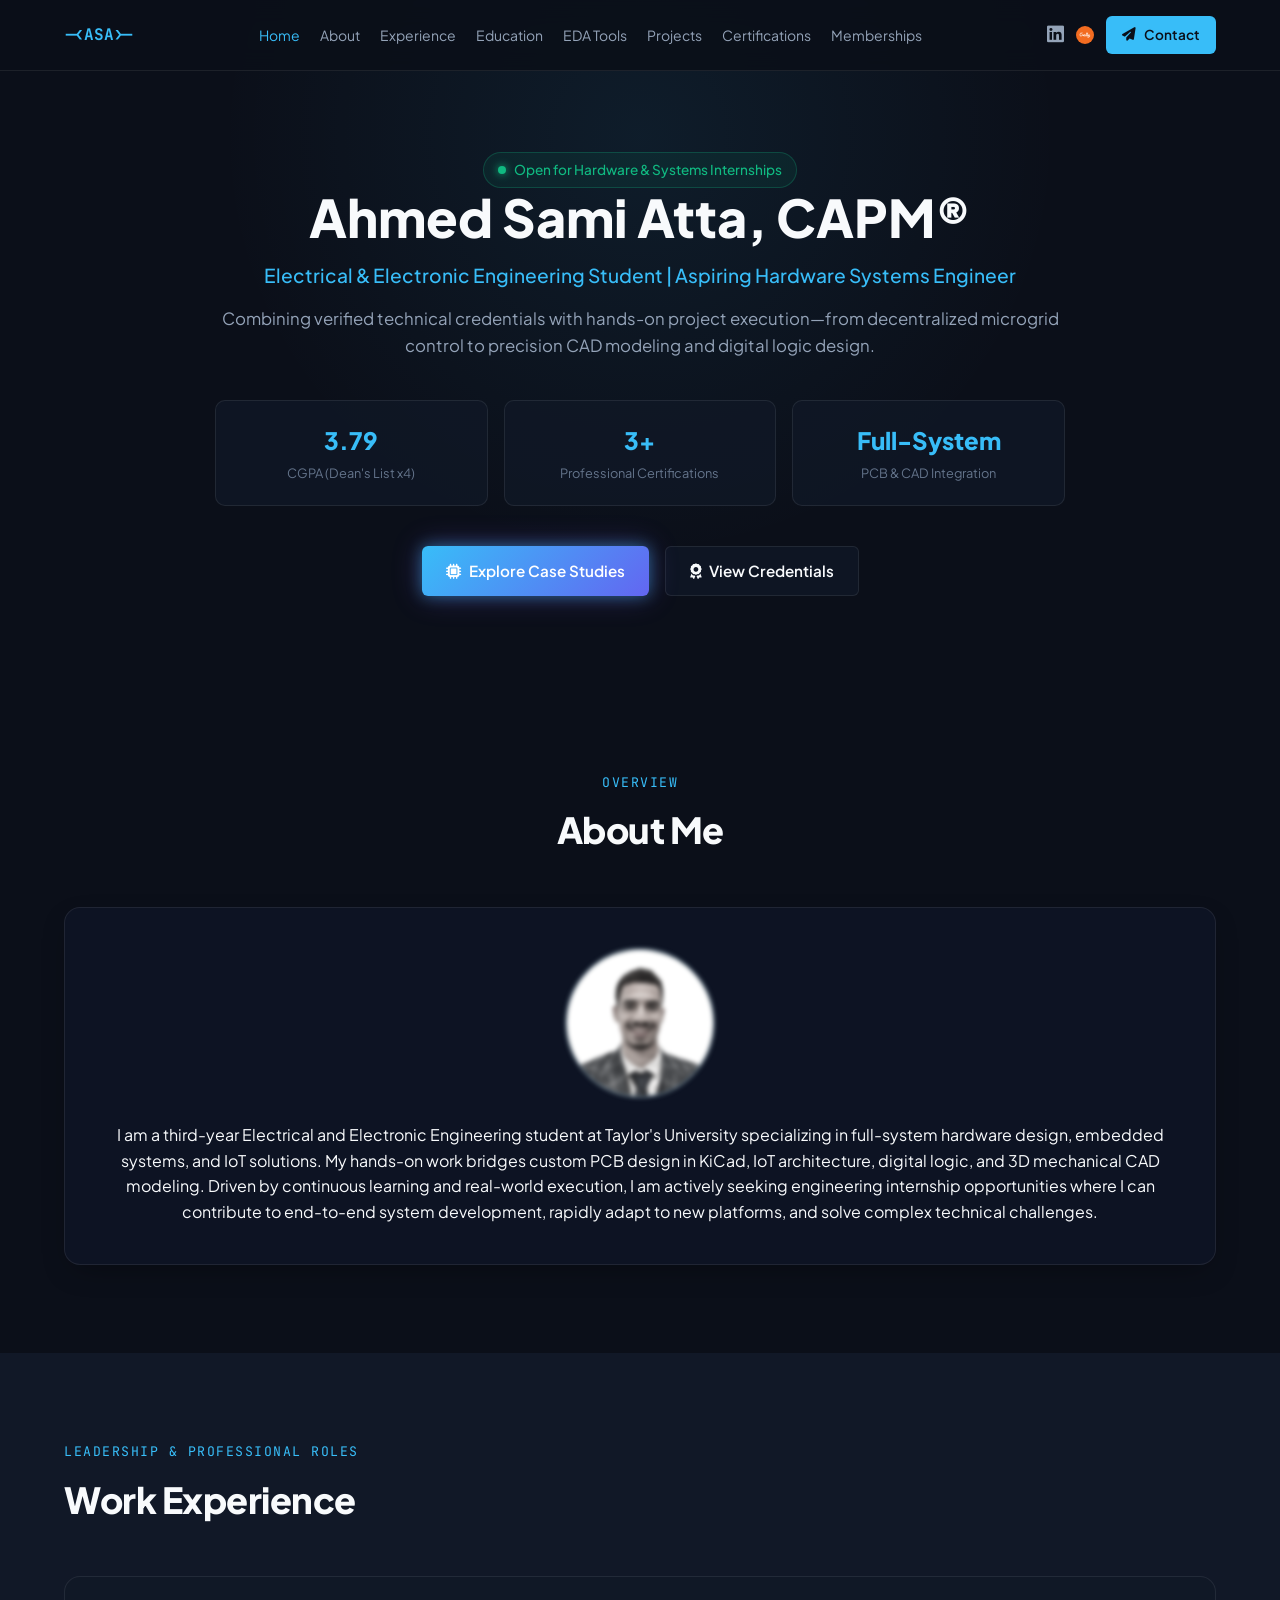
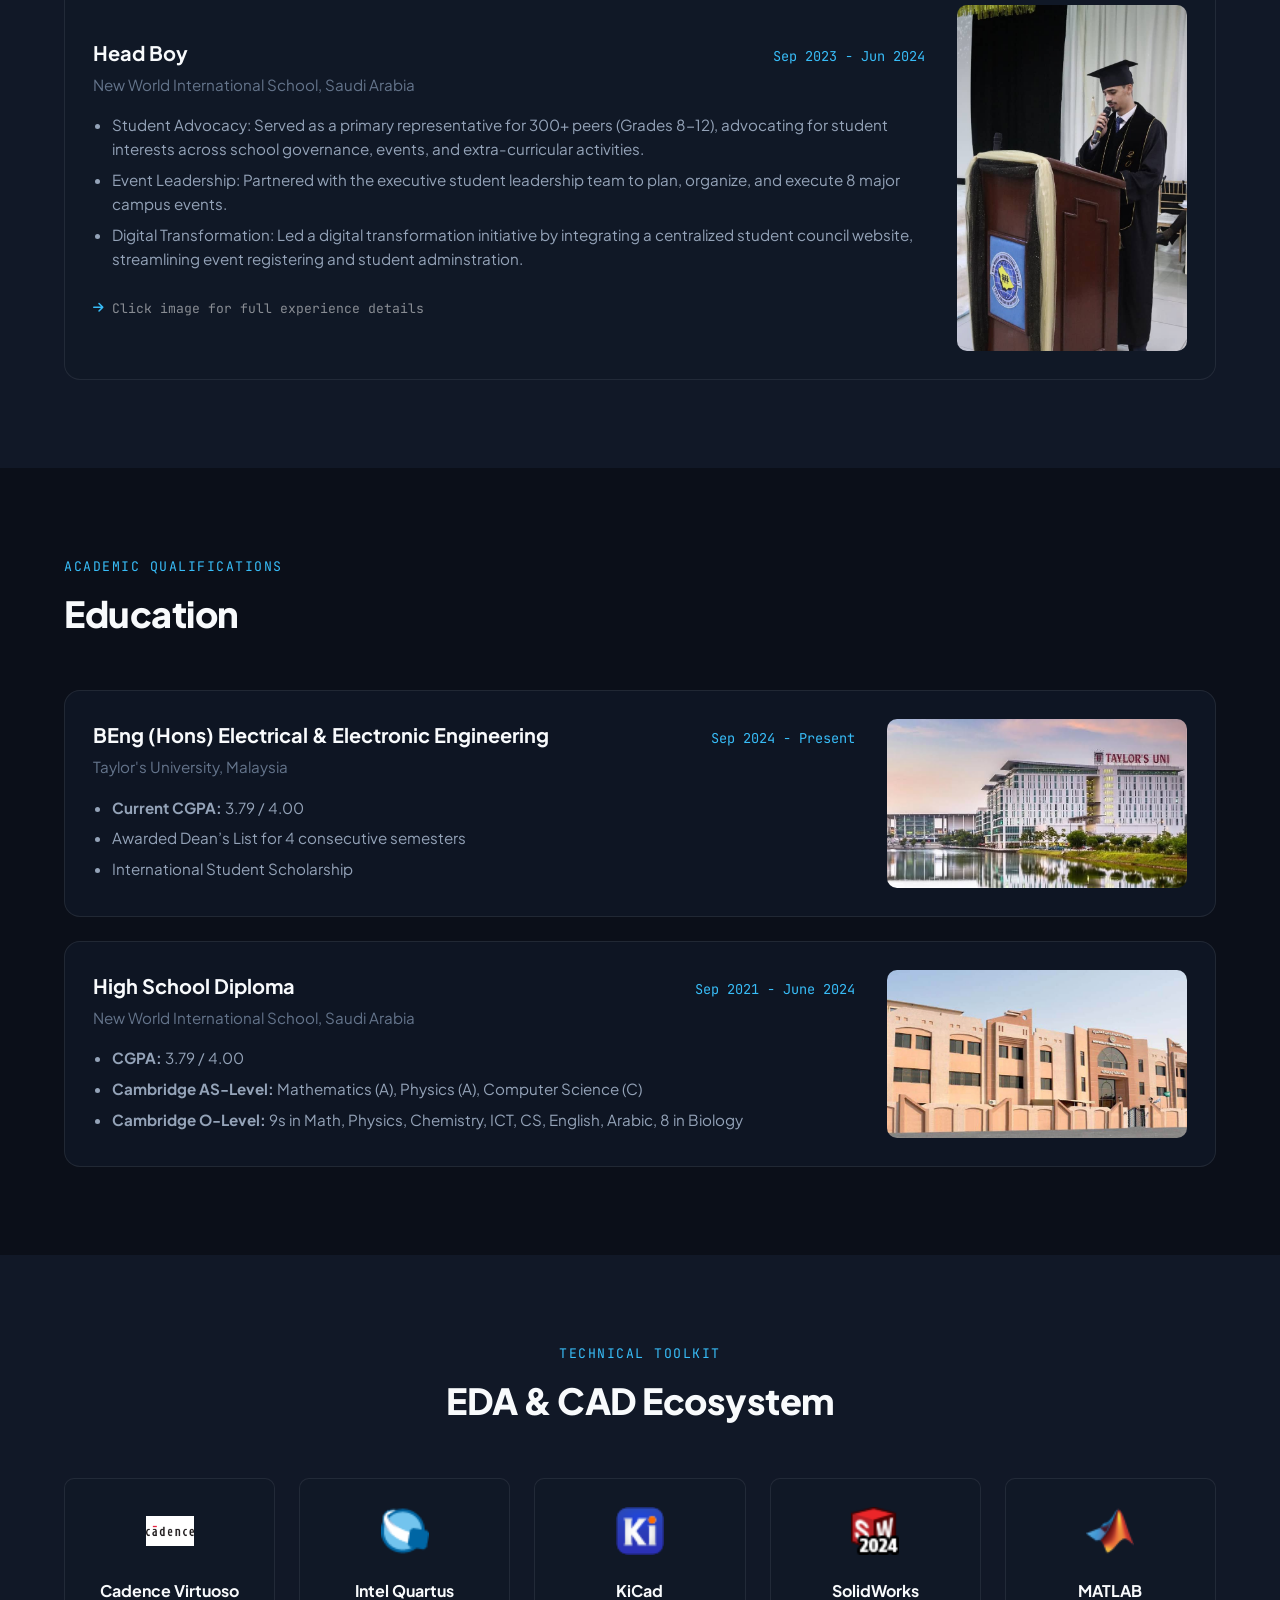
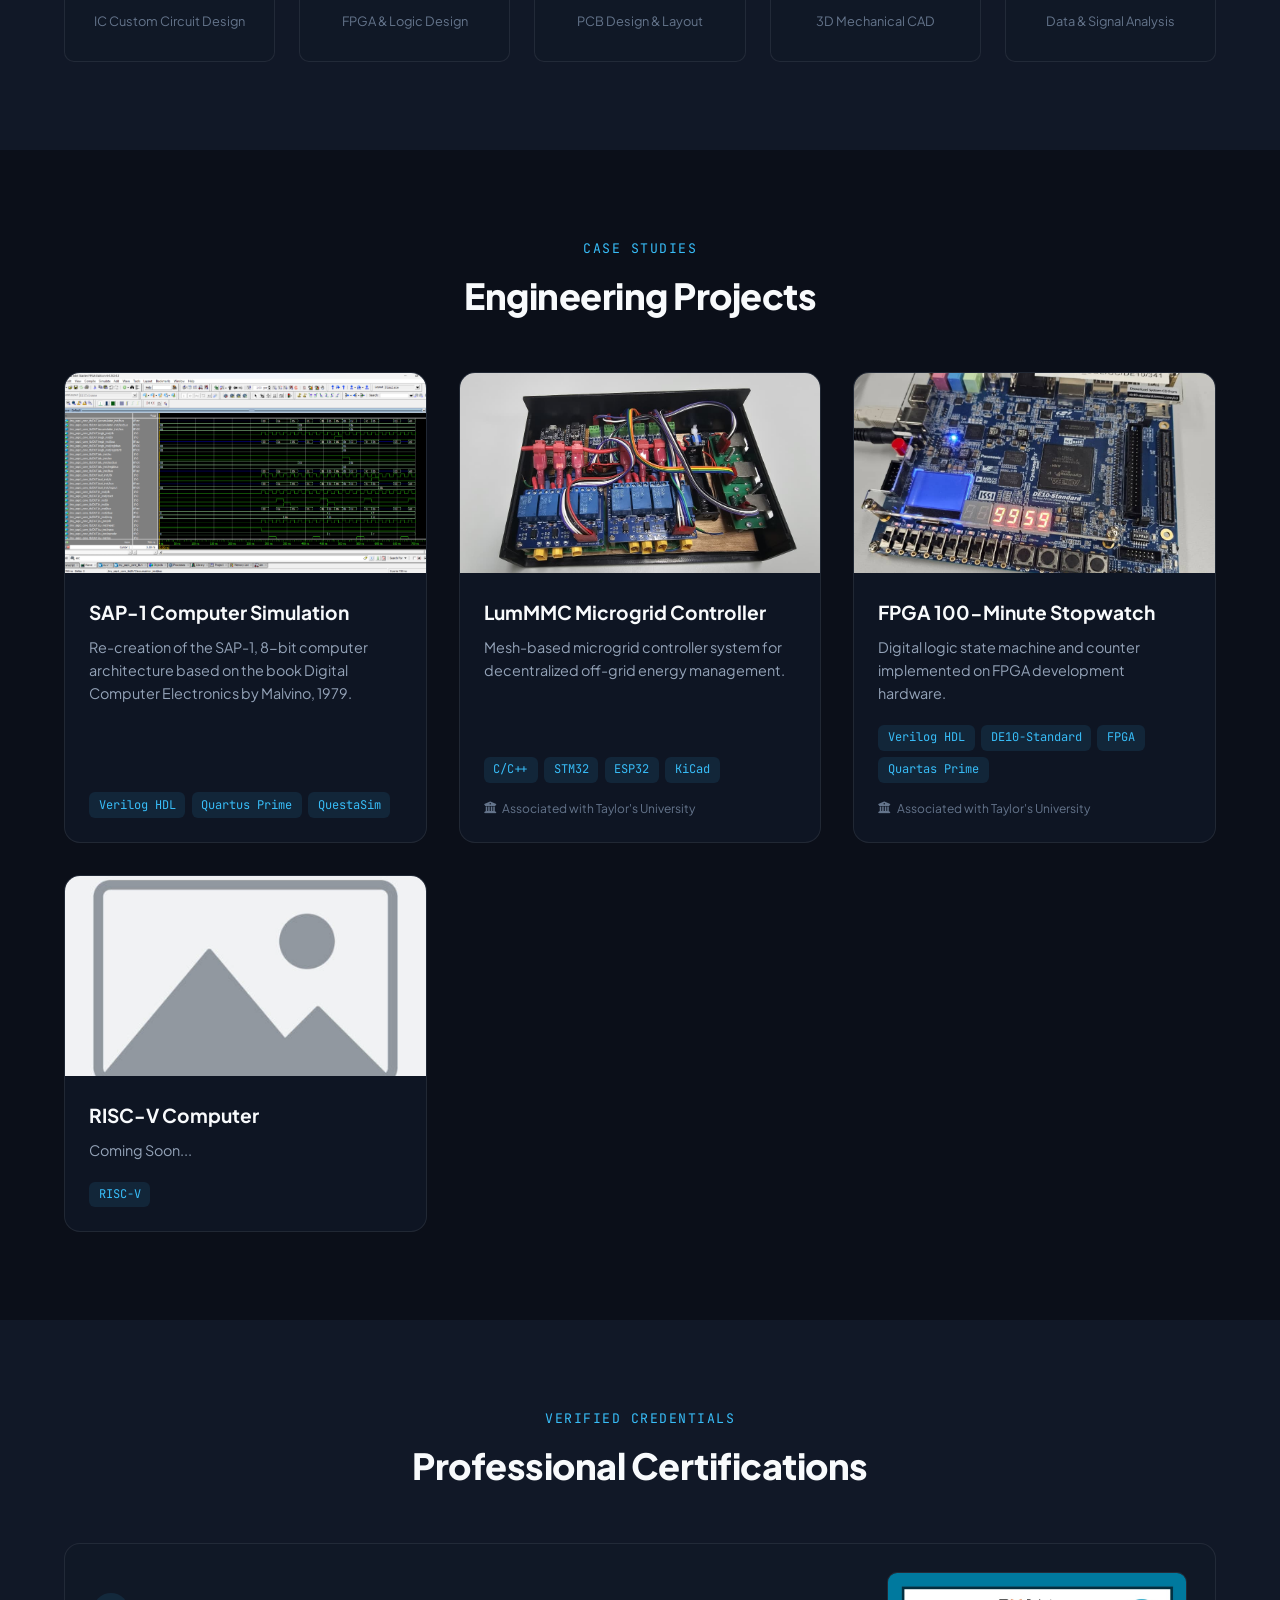
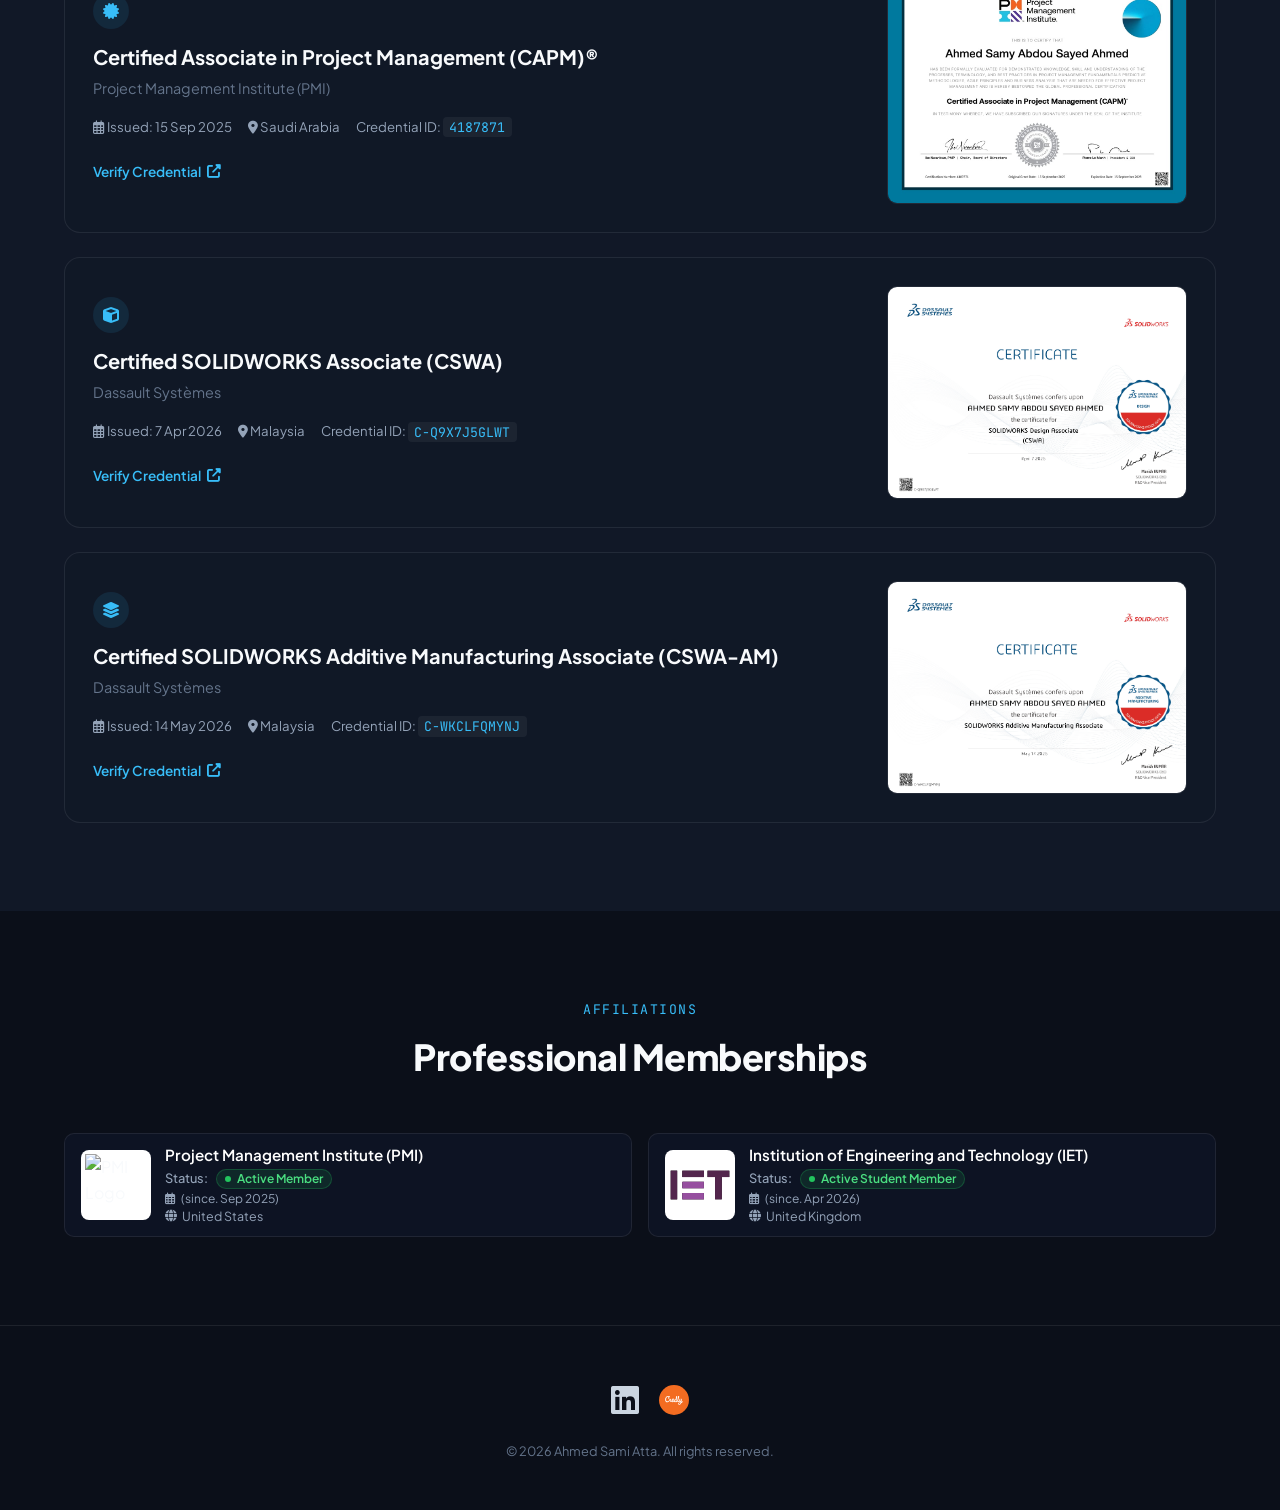
==== index.html @ 5d0e7d4b "chore: initial commit" ====
<!DOCTYPE html>
<html lang="en">
<head>
    <meta charset="UTF-8">
    <meta name="viewport" content="width=device-width, initial-scale=1.0">
    <title>Ahmed Sami Atta | Hardware Systems Engineer</title>
    
    <link rel="icon" type="image/png" href="images/pfp.jpeg">
    <link rel="stylesheet" href="style.css">
    <link rel="stylesheet" href="https://cdnjs.cloudflare.com/ajax/libs/font-awesome/6.4.0/css/all.min.css">
    <link rel="preconnect" href="https://fonts.googleapis.com">
    <link rel="preconnect" href="https://fonts.gstatic.com" crossorigin>
    <link href="https://fonts.googleapis.com/css2?family=Plus+Jakarta+Sans:wght@300;400;500;600;700;800&family=JetBrains+Mono:wght@400;500&display=swap" rel="stylesheet">
</head>
<body>

    <!-- Header Navigation -->
        <header class="header">
            <div class="nav-container">
                <a href="#home" class="brand-logo">
                    <span class="logo-code">-&lt;ASA&gt;-</span>
                </a>
                <nav class="nav-menu" id="nav-menu">
                    <a href="#home" class="nav-link active">Home</a>
                    <a href="#about" class="nav-link">About</a>
                    <a href="#experience" class="nav-link">Experience</a>
                    <a href="#education" class="nav-link">Education</a>
                    <a href="#skills" class="nav-link">EDA Tools</a>
                    <a href="#projects" class="nav-link">Projects</a>
                    <a href="#certifications" class="nav-link">Certifications</a>
                    <a href="#memberships" class="nav-link">Memberships</a>
                </nav>
                <div class="nav-actions">
                    <!-- LinkedIn Icon -->
                    <a href="https://www.linkedin.com/in/ahmed-sami-atta/" target="_blank" rel="noopener noreferrer" class="social-icon-link" aria-label="LinkedIn">
                        <i class="fab fa-linkedin"></i>
                    </a>

                    <a href="https://www.credly.com/users/ahmed_sami_atta/badges/credly" target="_blank" rel="noopener noreferrer" class="social-icon-link" aria-label="Credly">
                        <img src="images/credly.svg" alt="Credly" class="icon-img" />
                    </a>

                    <a href="#" class="btn btn-primary btn-sm"><i class="fas fa-paper-plane"></i> Contact</a>

                    <button class="menu-toggle" id="menu-toggle" aria-label="Toggle Menu"><i class="fas fa-bars"></i></button>
                </div>
            </div>
        </header>

    <!-- Hero Section -->
    <section id="home" class="hero-section">
        <div class="hero-container">
            <div class="status-badge">
                <span class="status-dot"></span>
                <span>Open for Hardware & Systems Internships</span>
            </div>
            <h1 class="hero-title">
                Ahmed Sami Atta, 
                <span class="badge-capm cert-preview-trigger" data-img="images/capm-certification.jpeg">CAPM®</span>
            </h1>
            <p class="hero-subtitle">Electrical & Electronic Engineering Student | Aspiring Hardware Systems Engineer</p>
            <p class="hero-description">
                Combining verified technical credentials with hands-on project execution—from decentralized microgrid control to precision CAD modeling and digital logic design.
            </p>
            
            <div class="hero-stats-grid">
                <div class="stat-card">
                    <span class="stat-num">3.79</span>
                    <span class="stat-label">CGPA (Dean's List x4)</span>
                </div>
                <div class="stat-card">
                    <span class="stat-num">3+</span>
                    <span class="stat-label">Professional Certifications</span>
                </div>
                <div class="stat-card">
                    <span class="stat-num">Full-System</span>
                    <span class="stat-label">PCB & CAD Integration</span>
                </div>
            </div>

            <div class="hero-cta-group">
                <a href="#projects" class="btn btn-accent"><i class="fas fa-microchip"></i> Explore Case Studies</a>
                <a href="#certifications" class="btn btn-outline"><i class="fas fa-award"></i> View Credentials</a>
            </div>
        </div>
    </section>

    <!-- About Section -->
    <section id="about" class="section-padding">
        <div class="container">
            <div class="section-header">
                <span class="section-tag">Overview</span>
                <h2 class="section-title">About Me</h2>
            </div>
            <div class="about-card">
                <div class="about-pfp-container scroll-reveal-pfp">
                    <div class="pfp-ring-glow"></div>
                    <img src="images/pfp.jpeg" alt="Profile Picture" class="about-pfp-img">
                </div>
                <p>
                    I am a third-year Electrical and Electronic Engineering student at Taylor's University specializing in full-system hardware design, embedded systems, and IoT solutions. My hands-on work bridges custom PCB design in KiCad, IoT architecture, digital logic, and 3D mechanical CAD modeling. Driven by continuous learning and real-world execution, I am actively seeking engineering internship opportunities where I can contribute to end-to-end system development, rapidly adapt to new platforms, and solve complex technical challenges.
                </p>
            </div>
        </div>
    </section>

    <!-- Work Experience Section -->
    <section id="experience" class="section-padding bg-alt">
        <div class="container">
            <div class="section-header text-left">
                <span class="section-tag">Leadership & Professional Roles</span>
                <h2 class="section-title">Work Experience</h2>
            </div>
            <div class="timeline-container">
                <div class="timeline-card wide">
                    <div class="timeline-content-wrapper">
                        <div class="timeline-main">
                            <div class="timeline-header">
                                <h3>Head Boy</h3>
                                <span class="timeline-date">Sep 2023 - Jun 2024</span>
                            </div>
                            <p class="timeline-institution">New World International School, Saudi Arabia</p>
                            <ul class="styled-list">
                                <li>Student Advocacy: Served as a primary representative for 300+ peers (Grades 8-12), advocating for student interests across school governance, events, and extra-curricular activities.</li>
                                <li>Event Leadership: Partnered with the executive student leadership team to plan, organize, and execute 8 major campus events.</li>
                                <li>Digital Transformation: Led a digital transformation initiative by integrating a centralized student council website, streamlining event registering and student adminstration.</li>
                            </ul>

                            <!-- Clickable Experience Hint -->
                            <a href="experiences/headboy.html" class="timeline-hint">
                                <i class="fas fa-arrow-right"></i>
                                <span>Click image for full experience details</span>
                            </a>
                        </div>

                        <!-- Thumbnail link to headboy.html -->
                        <a href="experiences/headboy.html" class="timeline-thumb">
                            <img src="images/headboy.jpeg" alt="Head Boy Experience">
                            <div class="timeline-thumb-overlay">
                                <span class="overlay-btn"><i class="fas fa-external-link-alt"></i> View Experience</span>
                            </div>
                        </a>
                    </div>
                </div>
            </div>
        </div>
    </section>

    <!-- Education Section -->
    <section id="education" class="section-padding">
        <div class="container">
            <div class="section-header text-left">
                <span class="section-tag">Academic Qualifications</span>
                <h2 class="section-title">Education</h2>
            </div>
            <div class="timeline-container">
                
                <div class="timeline-card wide">
                    <div class="timeline-content-wrapper">
                        <div class="timeline-main">
                            <div class="timeline-header">
                                <h3>BEng (Hons) Electrical & Electronic Engineering</h3>
                                <span class="timeline-date">Sep 2024 - Present</span>
                            </div>
                            <p class="timeline-institution">Taylor's University, Malaysia</p>
                            <ul class="styled-list">
                                <li><strong>Current CGPA:</strong> 3.79 / 4.00</li>
                                <li>Awarded Dean’s List for 4 consecutive semesters</li>
                                <li>International Student Scholarship</li>
                            </ul>
                        </div>
                        <div class="timeline-thumb edu-thumb">
                            <a href="https://university.taylors.edu.my/en.html" target="_blank" rel="noopener">
                                <img src="images/taylors.jpg" alt="Taylor's University">
                            </a>
                        </div>
                    </div>
                </div>

                <div class="timeline-card wide">
                    <div class="timeline-content-wrapper">
                        <div class="timeline-main">
                            <div class="timeline-header">
                                <h3>High School Diploma</h3>
                                <span class="timeline-date">Sep 2021 - June 2024</span>
                            </div>
                            <p class="timeline-institution">New World International School, Saudi Arabia</p>
                            <ul class="styled-list">
                                <li><strong>CGPA:</strong> 3.79 / 4.00</li>
                                <li><strong>Cambridge AS-Level:</strong> Mathematics (A), Physics (A), Computer Science (C)</li>
                                <li><strong>Cambridge O-Level:</strong> 9s in Math, Physics, Chemistry, ICT, CS, English, Arabic, 8 in Biology</li>
                            </ul>
                        </div>
                        <div class="timeline-thumb edu-thumb">
                            <a href="https://www.newworldschool.com.sa/" target="_blank" rel="noopener">
                                <img src="images/nwis.jpg" alt="NWIS">
                            </a>
                        </div>
                    </div>
                </div>

            </div>
        </div>
    </section>

    <!-- EDA & Tool Stack Section -->
    <section id="skills" class="section-padding bg-alt">
        <div class="container">
            <div class="section-header">
                <span class="section-tag">Technical Toolkit</span>
                <h2 class="section-title">EDA & CAD Ecosystem</h2>
            </div>
            
            <div class="tools-grid">
                <div class="tool-card">
                    <img src="images/cadence.png" alt="Cadence" class="tool-img">
                    <h4>Cadence Virtuoso</h4>
                    <span class="tool-desc">IC Custom Circuit Design</span>
                </div>
                <div class="tool-card">
                    <img src="images/quartus.png" alt="Quartus" class="tool-img">
                    <h4>Intel Quartus</h4>
                    <span class="tool-desc">FPGA & Logic Design</span>
                </div>
                <div class="tool-card">
                    <img src="images/kicad.png" alt="KiCad" class="tool-img">
                    <h4>KiCad</h4>
                    <span class="tool-desc">PCB Design & Layout</span>
                </div>
                <div class="tool-card">
                    <img src="images/solidworks.png" alt="SolidWorks" class="tool-img">
                    <h4>SolidWorks</h4>
                    <span class="tool-desc">3D Mechanical CAD</span>
                </div>
                <div class="tool-card">
                    <img src="images/matlab.png" alt="MATLAB" class="tool-img">
                    <h4>MATLAB</h4>
                    <span class="tool-desc">Data & Signal Analysis</span>
                </div>
            </div>
        </div>
    </section>

    <!-- Projects Section -->
    <section id="projects" class="section-padding">
        <div class="container">
            <div class="section-header">
                <span class="section-tag">Case Studies</span>
                <h2 class="section-title">Engineering Projects</h2>
            </div>

            <div class="grid grid-2">
                
                <!-- Project 1 -->
                <div class="project-card">
                    <a href="projects/sap-1.html" class="project-banner-link">
                        <div class="project-media">
                            <img src="images/sap-1.png" alt="SAP-1 Computer">
                            <div class="media-overlay"><span class="btn-popup-trigger"><i class="fas fa-expand"></i> Launch Case Study</span></div>
                        </div>
                    </a>
                    <div class="project-body">
                        <h3 class="project-title"><a href="projects/sap-1.html" class="project-title-link">SAP-1 Computer Simulation</a></h3>
                        <p class="project-summary">Re-creation of the SAP-1, 8-bit computer architecture based on the book Digital Computer Electronics by Malvino, 1979.</p>
                        <div class="tag-row">
                            <span class="tech-tag">Verilog HDL</span>
                            <span class="tech-tag">Quartus Prime</span>
                            <span class="tech-tag">QuestaSim</span>
                        </div>
                    </div>
                </div>

                <!-- Project 2 -->
                <div class="project-card">
                    <a href="projects/lummmc.html" class="project-banner-link">
                        <div class="project-media">
                            <img src="images/lummmc.jpeg" alt="LumMMC">
                            <div class="media-overlay"><span class="btn-popup-trigger"><i class="fas fa-expand"></i> Launch Case Study</span></div>
                        </div>
                    </a>
                    <div class="project-body">
                        <h3 class="project-title"><a href="projects/lummmc.html" class="project-title-link">LumMMC Microgrid Controller</a></h3>
                        <p class="project-summary">Mesh-based microgrid controller system for decentralized off-grid energy management.</p>
                        <div class="tag-row">
                            <span class="tech-tag">C/C++</span>
                            <span class="tech-tag">STM32</span>
                            <span class="tech-tag">ESP32</span>
                            <span class="tech-tag">KiCad</span>
                        </div>
                        <div class="assoc-badge"><i class="fas fa-university"></i> Associated with Taylor's University</div>
                    </div>
                </div>

                <!-- Project 3 -->
                <div class="project-card">
                    <a href="projects/counter-100-minute.html" class="project-banner-link">
                        <div class="project-media">
                            <img src="images/fpga1.jpeg" alt="Stopwatch Counter">
                            <div class="media-overlay"><span class="btn-popup-trigger"><i class="fas fa-expand"></i> Launch Case Study</span></div>
                        </div>
                    </a>
                    <div class="project-body">
                        <h3 class="project-title"><a href="projects/counter-100-minute.html" class="project-title-link">FPGA 100-Minute Stopwatch</a></h3>
                        <p class="project-summary">Digital logic state machine and counter implemented on FPGA development hardware.</p>
                        <div class="tag-row">
                            <span class="tech-tag">Verilog HDL</span>
                            <span class="tech-tag">DE10-Standard</span>
                            <span class="tech-tag">FPGA</span>
                            <span class="tech-tag">Quartas Prime</span>
                        </div>
                        <div class="assoc-badge"><i class="fas fa-university"></i> Associated with Taylor's University</div>
                    </div>
                </div>

                <!-- Project 4 -->
                <div class="project-card">
                    <a href="#" class="project-banner-link">
                        <div class="project-media">
                            <img src="images/placeholder.png" alt="RISC-V Computer">
                            <div class="media-overlay"><span class="btn-popup-trigger"><i class="fas fa-expand"></i> Launch Case Study</span></div>
                        </div>
                    </a>
                    <div class="project-body">
                        <h3 class="project-title"><a href="#" class="project-title-link">RISC-V Computer</a></h3>
                        <p class="project-summary">Coming Soon...</p>
                        <div class="tag-row">
                            <span class="tech-tag">RISC-V</span>
                        </div>
                    </div>
                </div>
            </div>
        </div>
    </section>

    <!-- Certifications Section -->
    <section id="certifications" class="section-padding bg-alt">
        <div class="container">
            <div class="section-header">
                <span class="section-tag">Verified Credentials</span>
                <h2 class="section-title">Professional Certifications</h2>
            </div>

            <div class="cert-grid">
                
                <!-- CAPM Card -->
                <div class="cert-display-card">
                    <div class="cert-details">
                        <div class="cert-badge-icon"><i class="fas fa-certificate"></i></div>
                        <h3>Certified Associate in Project Management (CAPM)®</h3>
                        <p class="cert-org">Project Management Institute (PMI)</p>
                        
                        <div class="cert-meta-list">
                            <span><i class="far fa-calendar-alt"></i> Issued: 15 Sep 2025</span>
                            <span><i class="fas fa-map-marker-alt"></i> Saudi Arabia</span>
                            <span>Credential ID: <code>4187871</code></span>
                        </div>

                        <a href="https://www.pmi.org/certifications/certification-resources/registry" target="_blank" rel="noopener" class="verify-btn">Verify Credential <i class="fas fa-external-link-alt"></i></a>
                    </div>
                    
                    <a href="images/capm-certification.jpeg" class="cert-preview-wrapper cert-popup-trigger" title="Click to view full certificate">
                        <img src="images/capm-certification.jpeg" alt="CAPM Certificate">
                        <div class="cert-hover-zoom"><i class="fas fa-search-plus"></i> View Full Document</div>
                    </a>
                </div>

                <!-- CSWA Card -->
                <div class="cert-display-card">
                    <div class="cert-details">
                        <div class="cert-badge-icon"><i class="fas fa-cube"></i></div>
                        <h3>Certified SOLIDWORKS Associate (CSWA)</h3>
                        <p class="cert-org">Dassault Systèmes</p>
                        
                        <div class="cert-meta-list">
                            <span><i class="far fa-calendar-alt"></i> Issued: 7 Apr 2026</span>
                            <span><i class="fas fa-map-marker-alt"></i> Malaysia</span>
                            <span>Credential ID: <code>C-Q9X7J5GLWT</code></span>
                        </div>

                        <a href="https://3dexperience.virtualtester.com/#certvalidate" target="_blank" rel="noopener" class="verify-btn">Verify Credential <i class="fas fa-external-link-alt"></i></a>
                    </div>
                    
                    <a href="images/cswa-certification.jpg" class="cert-preview-wrapper cert-popup-trigger" title="Click to view full certificate">
                        <img src="images/cswa-certification.jpg" alt="CSWA Certificate">
                        <div class="cert-hover-zoom"><i class="fas fa-search-plus"></i> View Full Document</div>
                    </a>
                </div>

                <!-- CSWA-AM Card -->
                <div class="cert-display-card">
                    <div class="cert-details">
                        <div class="cert-badge-icon"><i class="fas fa-layer-group"></i></div>
                        <h3>Certified SOLIDWORKS Additive Manufacturing Associate (CSWA-AM)</h3>
                        <p class="cert-org">Dassault Systèmes</p>
                        
                        <div class="cert-meta-list">
                            <span><i class="far fa-calendar-alt"></i> Issued: 14 May 2026</span>
                            <span><i class="fas fa-map-marker-alt"></i> Malaysia</span>
                            <span>Credential ID: <code>C-WKCLFQMYNJ</code></span>
                        </div>

                        <a href="https://3dexperience.virtualtester.com/#certvalidate" target="_blank" rel="noopener" class="verify-btn">Verify Credential <i class="fas fa-external-link-alt"></i></a>
                    </div>
                    
                    <a href="images/cswa-am-certification.jpg" class="cert-preview-wrapper cert-popup-trigger" title="Click to view full certificate">
                        <img src="images/cswa-am-certification.jpg" alt="CSWA-AM Certificate">
                        <div class="cert-hover-zoom"><i class="fas fa-search-plus"></i> View Full Document</div>
                    </a>
                </div>

            </div>
        </div>
    </section>

    <!-- Professional Memberships Section -->
    <section id="memberships" class="section-padding">
        <div class="container">
            <div class="section-header">
                <span class="section-tag">Affiliations</span>
                <h2 class="section-title">Professional Memberships</h2>
            </div>

            <div class="memberships-grid">
                
                <!-- PMI Membership -->
                <a href="https://www.pmi.org" target="_blank" rel="noopener noreferrer" class="membership-box">
                    <div class="membership-icon-wrapper">
                        <img src="images/pmi-seeklogo.svg" alt="PMI Logo">
                    </div>
                    <div class="membership-content">
                        <h3>Project Management Institute (PMI)</h3>
                        <div class="member-status-row">
                            <div class="status-badge-wrapper">
                                <span class="status-label">Status:</span>
                                <span class="status-badge active">
                                    <span class="status-bulb"></span> Active Member
                                </span>
                            </div>
                            <span class="since-date"><i class="far fa-calendar-alt"></i> (since. Sep 2025)</span>
                        </div>
                        <p class="member-loc"><i class="fas fa-globe"></i> United States</p>
                    </div>
                </a>

                <!-- IET Membership -->
                <a href="https://www.theiet.org" target="_blank" rel="noopener noreferrer" class="membership-box">
                    <div class="membership-icon-wrapper">
                        <img src="images/iet-logo.svg" alt="IET Logo">
                    </div>
                    <div class="membership-content">
                        <h3>Institution of Engineering and Technology (IET)</h3>
                        <div class="member-status-row">
                            <div class="status-badge-wrapper">
                                <span class="status-label">Status:</span>
                                <span class="status-badge active">
                                    <span class="status-bulb"></span> Active Student Member
                                </span>
                            </div>
                            <span class="since-date"><i class="far fa-calendar-alt"></i> (since. Apr 2026)</span>
                        </div>
                        <p class="member-loc"><i class="fas fa-globe"></i> United Kingdom</p>
                    </div>
                </a>

            </div>
        </div>
    </section>

    <!-- Footer -->
    <footer class="site-footer">
        <div class="container">
            <div class="footer-flex">
                <div class="footer-contacts">
                </div>
                <div class="footer-socials">
                    <a href="https://www.linkedin.com/in/ahmed-sami-atta/" target="_blank" aria-label="LinkedIn"><i class="fab fa-linkedin"></i></a>
                    <a href="https://www.credly.com/users/ahmed_sami_atta/badges/credly" target="_blank" rel="noopener noreferrer" class="social-icon-link" aria-label="Credly">
                        <img src="images/credly.svg" alt="Credly" class="icon-img-footer" />
                    </a>
                </div>
            </div>
            <p class="copyright">&copy; 2026 Ahmed Sami Atta. All rights reserved.</p>
        </div>
    </footer>

    <!-- Work Experience Modal -->
    <div id="experience-modal" class="experience-modal">
        <span class="experience-modal-close">&times;</span>
        <img class="experience-modal-content" id="experience-modal-img" alt="Experience Preview">
    </div>

    <!-- Case Study Dynamic Modal -->
    <div id="popup-modal" class="modal-overlay">
        <div class="modal-window">
            <button class="modal-close-btn" id="close-modal" aria-label="Close modal">&times;</button>
            <div id="modal-body" class="modal-body-container">
                <!-- Case study content dynamically inserted here -->
            </div>
        </div>
    </div>

    <!-- Certificate Image Preview Modal -->
    <div id="image-modal" class="modal-overlay">
        <div class="modal-window image-modal-window">
            <button class="modal-close-btn" id="close-image-modal" aria-label="Close image modal">&times;</button>
            <div class="image-preview-wrapper cert-fullscreen-card">
                <img id="modal-image-preview" src="" alt="Certificate View">
            </div>
        </div>
    </div>

    <script src="script.js"></script>
</body>
</html>
---- style.css ----
/* ==========================================================================
   Design System & Variables
   ========================================================================== */
:root {
    --bg-main: #0b0f19;
    --bg-alt: #111827;
    --card-bg: rgba(17, 24, 39, 0.75);
    --card-border: rgba(255, 255, 255, 0.08);
    
    --accent-cyan: #38bdf8;
    --accent-blue: #6366f1;
    --accent-emerald: #10b981;
    
    --text-primary: #f8fafc;
    --text-secondary: #94a3b8;
    --text-muted: #64748b;
    
    --font-sans: 'Plus Jakarta Sans', system-ui, -apple-system, sans-serif;
    --font-mono: 'JetBrains Mono', monospace;
    
    --radius-lg: 16px;
    --radius-md: 10px;
    --radius-sm: 6px;
    --transition: all 0.25s cubic-bezier(0.4, 0, 0.2, 1);
}

* {
    margin: 0;
    padding: 0;
    box-sizing: border-box;
    scroll-behavior: smooth;
}

body {
    background-color: var(--bg-main);
    color: var(--text-primary);
    font-family: var(--font-sans);
    line-height: 1.6;
    overflow-x: hidden;
}

a {
    color: inherit;
    text-decoration: none;
}

/* Structural Layout */
.container {
    max-width: 1200px;
    margin: 0 auto;
    padding: 0 1.5rem;
}

.section-padding {
    padding: 5.5rem 0;
}

.bg-alt {
    background-color: var(--bg-alt);
}

.grid {
    display: grid;
    gap: 2rem;
}

.grid-2 {
    grid-template-columns: repeat(auto-fit, minmax(320px, 1fr));
}

/* Headers */
.section-header {
    text-align: center;
    margin-bottom: 3rem;
}

.section-header.text-left {
    text-align: left;
}

.section-tag {
    font-family: var(--font-mono);
    font-size: 0.825rem;
    color: var(--accent-cyan);
    text-transform: uppercase;
    letter-spacing: 1.5px;
    display: block;
    margin-bottom: 0.5rem;
}

.section-title {
    font-size: 2.25rem;
    font-weight: 800;
    letter-spacing: -0.5px;
}

/* Navigation */
.header {
    position: fixed;
    top: 0;
    left: 0;
    width: 100%;
    z-index: 1000;
    background: rgba(11, 15, 25, 0.88);
    backdrop-filter: blur(12px);
    border-bottom: 1px solid var(--card-border);
}

.nav-container {
    max-width: 1200px;
    margin: 0 auto;
    padding: 1rem 1.5rem;
    display: flex;
    align-items: center;
    justify-content: space-between;
}

.brand-logo {
    display: flex;
    align-items: center;
    gap: 0.6rem;
    font-weight: 700;
}

.logo-code {
    font-family: var(--font-mono);
    color: var(--accent-cyan);
}

.nav-menu {
    display: flex;
    gap: 1.25rem;
}

.nav-link {
    font-size: 0.875rem;
    color: var(--text-secondary);
    transition: var(--transition);
}

.nav-link:hover, .nav-link.active {
    color: var(--accent-cyan);
}

.nav-actions {
    display: flex;
    align-items: center;
    gap: 12px;
}

.social-icon-link {
    color: #94a3b8;
    font-size: 1.2rem;
    display: inline-flex;
    align-items: center;
    justify-content: center;
    text-decoration: none;
    transition: color 0.2s ease, transform 0.2s ease;
}

.social-icon-link:hover {
    color: #38bdf8;
    transform: translateY(-2px);
}

.menu-toggle {
    display: none;
    background: none;
    border: none;
    color: var(--text-primary);
    font-size: 1.25rem;
    cursor: pointer;
}

/* Buttons */
.btn {
    display: inline-flex;
    align-items: center;
    gap: 0.5rem;
    padding: 0.75rem 1.5rem;
    border-radius: var(--radius-sm);
    font-weight: 600;
    font-size: 0.95rem;
    transition: var(--transition);
    cursor: pointer;
}

.btn-primary {
    background: var(--accent-cyan);
    color: var(--bg-main);
}

.btn-primary:hover {
    background: #7dd3fc;
}

.btn-accent {
    position: relative;
    background: linear-gradient(135deg, var(--accent-cyan), var(--accent-blue));
    color: #ffffff;
    box-shadow: 0 0 15px rgba(56, 189, 248, 0.45), 
                0 0 30px rgba(139, 92, 246, 0.3);
    animation: btnGlowPulse 1.5s infinite ease-in-out alternate;
    transition: var(--transition);
}

.btn-accent:hover {
    opacity: 0.9;
    box-shadow: 0 0 25px rgba(56, 189, 248, 0.75), 
                0 0 50px rgba(139, 92, 246, 0.6);
    transform: translateY(-2px);
}

@keyframes btnGlowPulse {
    0% {
        box-shadow: 0 0 10px rgba(56, 189, 248, 0.4), 
                    0 0 20px rgba(139, 92, 246, 0.25);
    }
    100% {
        box-shadow: 0 0 22px rgba(56, 189, 248, 0.7), 
                    0 0 40px rgba(139, 92, 246, 0.5);
    }
}

.btn-outline {
    border: 1px solid var(--card-border);
    background: var(--card-bg);
    color: var(--text-primary);
}

.btn-outline:hover {
    border-color: var(--accent-cyan);
}

.btn-sm {
    padding: 0.5rem 1rem;
    font-size: 0.85rem;
}

/* Hero Section */
.hero-section {
    padding: 9.5rem 1.5rem 5.5rem;
    text-align: center;
    background: radial-gradient(circle at 50% 20%, rgba(56, 189, 248, 0.08), transparent 50%);
}

.hero-container {
    max-width: 850px;
    margin: 0 auto;
}

.status-badge {
    display: inline-flex;
    align-items: center;
    gap: 8px;
    padding: 6px 14px;
    background: rgba(16, 185, 129, 0.08);
    border: 1px solid rgba(16, 185, 129, 0.25);
    border-radius: 20px;
    color: #10b981;
    font-size: 0.85rem;
    font-weight: 500;
}

.status-dot {
    width: 8px;
    height: 8px;
    background-color: #10b981;
    border-radius: 50%;
    display: inline-block;
    position: relative;
    box-shadow: 0 0 8px #10b981;
    animation: pulseBulb 2s infinite ease-in-out;
}

@keyframes pulseBulb {
    0%, 100% {
        box-shadow: 0 0 6px rgba(16, 185, 129, 0.8),
                    0 0 12px rgba(16, 185, 129, 0.5);
        transform: scale(1);
    }
    50% {
        box-shadow: 0 0 12px rgba(16, 185, 129, 1),
                    0 0 22px rgba(16, 185, 129, 0.8),
                    0 0 32px rgba(16, 185, 129, 0.4);
        transform: scale(1.2);
    }
}

.pulse-dot {
    width: 8px;
    height: 8px;
    background: var(--accent-emerald);
    border-radius: 50%;
    box-shadow: 0 0 8px var(--accent-emerald);
}

.hero-title {
    font-size: 3.25rem;
    font-weight: 800;
    line-height: 1.15;
    margin-bottom: 0.75rem;
}

.badge-capm {
    position: relative;
    display: inline-block;
    cursor: pointer;
}

.badge-capm::before,
.badge-capm::after {
    content: none !important; 
}

.hero-subtitle {
    font-size: 1.2rem;
    color: var(--accent-cyan);
    font-weight: 500;
    margin-bottom: 1rem;
}

.hero-description {
    color: var(--text-secondary);
    font-size: 1.05rem;
    margin-bottom: 2.5rem;
}

.hero-stats-grid {
    display: grid;
    grid-template-columns: repeat(3, 1fr);
    gap: 1rem;
    margin-bottom: 2.5rem;
}

.stat-card {
    background: var(--card-bg);
    border: 1px solid var(--card-border);
    padding: 1.25rem;
    border-radius: var(--radius-md);
}

.stat-num {
    display: block;
    font-size: 1.5rem;
    font-weight: 800;
    color: var(--accent-cyan);
}

.stat-label {
    font-size: 0.8rem;
    color: var(--text-muted);
}

.hero-cta-group {
    display: flex;
    justify-content: center;
    gap: 1rem;
}

/* About Section & Profile Card */
.about-card {
    background: rgba(15, 23, 42, 0.6);
    border: 1px solid rgba(255, 255, 255, 0.08);
    border-radius: 16px;
    padding: 2.5rem 2rem;
    display: flex;
    flex-direction: column;
    align-items: center;
    text-align: center;
    box-shadow: 0 10px 30px -10px rgba(0, 0, 0, 0.4);
}

.about-pfp-container {
    position: relative;
    display: flex;
    justify-content: center;
    align-items: center;
    margin: 0 auto 1.5rem auto;
    width: 150px;
    height: 150px;
    flex-shrink: 0;
    opacity: 0.25;
    transform: translateY(24px) scale(0.85);
    filter: grayscale(80%) blur(2px);
    transition: opacity 0.8s cubic-bezier(0.16, 1, 0.3, 1),
                transform 0.8s cubic-bezier(0.16, 1, 0.3, 1),
                filter 0.8s cubic-bezier(0.16, 1, 0.3, 1);
}

.about-pfp-container.is-visible {
    opacity: 1;
    transform: translateY(0) scale(1);
    filter: grayscale(0%) blur(0px);
}

.about-pfp-img {
    width: 100%;
    height: 100%;
    border-radius: 50%;
    object-fit: cover;
    object-position: center;
    border: 2px solid rgba(56, 189, 248, 0.6);
    position: relative;
    z-index: 2;
    transition: border-color 0.3s ease, box-shadow 0.3s ease;
}

.pfp-ring-glow {
    position: absolute;
    inset: -6px;
    border-radius: 50%;
    background: radial-gradient(circle, rgba(56, 189, 248, 0.35) 0%, rgba(15, 23, 42, 0) 75%);
    z-index: 1;
    opacity: 0;
    transition: opacity 0.8s ease;
}

.about-pfp-container.is-visible .pfp-ring-glow {
    opacity: 1;
    animation: pfpPulseGlow 4s ease-in-out infinite;
}

.about-pfp-container:hover .about-pfp-img {
    border-color: #38bdf8;
    box-shadow: 0 0 25px rgba(56, 189, 248, 0.5);
}

@keyframes pfpPulseGlow {
    0%, 100% { 
        opacity: 0.4; 
        transform: scale(1); 
    }
    50% { 
        opacity: 0.8; 
        transform: scale(1.05); 
    }
}

/* Timeline Cards */
.timeline-container {
    display: flex;
    flex-direction: column;
    gap: 1.5rem;
}

.timeline-card.wide {
    background: var(--card-bg);
    border: 1px solid var(--card-border);
    padding: 1.75rem;
    border-radius: var(--radius-lg);
    transition: var(--transition);
}

.timeline-card.wide:hover {
    border-color: rgba(56, 189, 248, 0.35);
}

.timeline-content-wrapper {
    display: flex;
    gap: 2rem;
    align-items: center;
    justify-content: space-between;
}

.timeline-main {
    flex: 1;
}

.timeline-header {
    display: flex;
    justify-content: space-between;
    align-items: baseline;
    margin-bottom: 0.25rem;
    flex-wrap: wrap;
    gap: 0.5rem;
}

.timeline-header h3 {
    font-size: 1.25rem;
    color: var(--text-primary);
}

.timeline-date {
    font-family: var(--font-mono);
    font-size: 0.85rem;
    color: var(--accent-cyan);
}

.timeline-institution {
    font-size: 0.95rem;
    color: var(--text-muted);
    margin-bottom: 1rem;
}

.timeline-hint {
    display: inline-flex;
    align-items: center;
    gap: 8px;
    margin-top: 1.25rem;
    font-size: 0.82rem;
    color: rgba(255, 255, 255, 0.5);
    font-family: var(--font-mono, monospace);
    transition: color 0.3s ease, transform 0.3s ease;
    cursor: pointer;
}

.timeline-hint i {
    color: #38bdf8;
    font-size: 0.75rem;
    transition: transform 0.3s ease;
}

.timeline-card:hover .timeline-hint {
    color: #38bdf8;
}

.timeline-card:hover .timeline-hint i {
    transform: translateX(4px);
}

.styled-list {
    padding-left: 1.2rem;
    color: var(--text-secondary);
    font-size: 0.95rem;
}

.styled-list li {
    margin-bottom: 0.4rem;
}

.timeline-thumb {
    position: relative;
    width: 230px;
    height: auto;
    align-self: flex-start;
    flex-shrink: 0;
    border-radius: 10px;
    overflow: hidden;
    cursor: pointer;
}

.timeline-thumb img {
    width: 100%;
    height: auto;
    display: block;
    transition: transform 0.3s ease;
}

.timeline-thumb.edu-thumb {
    width: 300px;
    height: auto;
}

.timeline-thumb.edu-thumb img {
    object-position: center top; 
}

.timeline-thumb-overlay {
    position: absolute;
    inset: 0;
    background: rgba(15, 23, 42, 0.65);
    display: flex;
    align-items: center;
    justify-content: center;
    opacity: 0;
    transition: opacity 0.3s ease;
    padding: 12px;
}

.timeline-thumb-overlay .overlay-btn {
    display: inline-flex;
    align-items: center;
    gap: 8px;
    padding: 8px 16px;
    background: rgba(15, 23, 42, 0.85);
    border: 1px solid rgba(255, 255, 255, 0.2);
    border-radius: 20px;
    color: #ffffff;
    font-size: 0.8rem;
    font-weight: 500;
    backdrop-filter: blur(4px);
    transition: transform 0.2s ease, border-color 0.2s ease;
}

.timeline-thumb:hover .timeline-thumb-overlay {
    opacity: 1;
}

.timeline-thumb:hover img {
    transform: scale(1.05);
}

.timeline-thumb:hover .overlay-btn {
    border-color: #38bdf8;
    transform: scale(1.03);
}

/* Tools Grid */
.tools-grid {
    display: grid;
    grid-template-columns: repeat(auto-fit, minmax(180px, 1fr));
    gap: 1.5rem;
}

.tool-card {
    background: var(--card-bg);
    border: 1px solid var(--card-border);
    padding: 1.75rem 1rem;
    border-radius: var(--radius-md);
    text-align: center;
    transition: var(--transition);
}

.tool-card:hover {
    transform: translateY(-4px);
    border-color: var(--accent-cyan);
}

.tool-img {
    width: 48px;
    height: 48px;
    object-fit: contain;
    margin-bottom: 1rem;
}

.tool-card h4 {
    font-size: 1rem;
    margin-bottom: 0.25rem;
}

.tool-desc {
    font-size: 0.8rem;
    color: var(--text-muted);
}

/* Projects Cards */
.project-card {
    background: var(--card-bg);
    border: 1px solid var(--card-border);
    border-radius: var(--radius-lg);
    overflow: hidden;
    display: flex;
    flex-direction: column;
    transition: var(--transition);
}

.project-card:hover {
    transform: translateY(-4px);
    border-color: rgba(56, 189, 248, 0.4);
}

.project-media {
    position: relative;
    width: 100%;
    height: 200px;
    overflow: hidden;
}

.project-media img {
    width: 100%;
    height: 100%;
    object-fit: cover;
    transition: transform 0.4s ease;
}

.media-overlay {
    position: absolute;
    inset: 0;
    background: rgba(11, 15, 25, 0.75);
    display: flex;
    align-items: center;
    justify-content: center;
    opacity: 0;
    transition: var(--transition);
}

.project-card:hover .media-overlay {
    opacity: 1;
}

.project-card:hover .project-media img {
    transform: scale(1.05);
}

.btn-popup-trigger {
    color: #ffffff;
    font-size: 0.85rem;
    font-weight: 600;
    border: 1px solid rgba(255, 255, 255, 0.3);
    padding: 0.5rem 1rem;
    border-radius: 20px;
    backdrop-filter: blur(4px);
}

.project-body {
    padding: 1.5rem;
    display: flex;
    flex-direction: column;
    flex: 1;
}

.project-title {
    font-size: 1.2rem;
    margin-bottom: 0.5rem;
}

.project-summary {
    font-size: 0.9rem;
    color: var(--text-secondary);
    margin-bottom: 1.25rem;
}

.tag-row {
    display: flex;
    flex-wrap: wrap;
    gap: 0.4rem;
    margin-top: auto;
}

.tech-tag {
    font-family: var(--font-mono);
    font-size: 0.75rem;
    background: rgba(56, 189, 248, 0.1);
    color: var(--accent-cyan);
    padding: 0.2rem 0.6rem;
    border-radius: var(--radius-sm);
}

.assoc-badge {
    margin-top: 1rem;
    font-size: 0.75rem;
    color: var(--text-muted);
    display: flex;
    align-items: center;
    gap: 0.4rem;
}

/* Certifications Layout */
.cert-grid {
    display: flex;
    flex-direction: column;
    gap: 1.5rem;
}

.cert-display-card {
    background: var(--card-bg);
    border: 1px solid var(--card-border);
    border-radius: var(--radius-lg);
    padding: 1.75rem;
    display: flex;
    gap: 2rem;
    align-items: center;
    transition: var(--transition);
}

.cert-display-card:hover {
    border-color: var(--accent-cyan);
}

.cert-details {
    flex: 1;
    min-width: 0;
}

.cert-badge-icon {
    width: 36px;
    height: 36px;
    background: rgba(56, 189, 248, 0.1);
    color: var(--accent-cyan);
    border-radius: 50%;
    display: flex;
    align-items: center;
    justify-content: center;
    margin-bottom: 0.75rem;
}

.cert-details h3 {
    font-size: 1.25rem;
    margin-bottom: 0.25rem;
}

.cert-org {
    color: var(--text-muted);
    font-size: 0.9rem;
    margin-bottom: 1rem;
}

.cert-meta-list {
    display: flex;
    flex-wrap: wrap;
    gap: 1rem;
    font-size: 0.825rem;
    color: var(--text-secondary);
    margin-bottom: 1.25rem;
}

.cert-meta-list code {
    font-family: var(--font-mono);
    color: var(--accent-cyan);
    background: rgba(255, 255, 255, 0.05);
    padding: 0.1rem 0.4rem;
    border-radius: 4px;
}

.cert-card {
    position: relative !important;
    overflow: hidden !important;
    background-color: #1e293b;
    border: 1px solid #334155;
    border-radius: 12px;
    padding: 24px;
}

.cert-card::before {
    content: '';
    display: block;
    position: absolute;
    top: 0;
    left: -150%;
    width: 100%;
    height: 100%;
    background: linear-gradient(
        90deg,
        transparent 0%,
        rgba(248, 114, 56, 0.4) 50%,
        transparent 100%
    );
    transform: skewX(-25deg);
    pointer-events: none;
    z-index: 2;
}

@keyframes lightSwipe {
    0% { left: -150%; }
    100% { left: 150%; }
}

.cert-card:hover::before {
    animation: lightSwipe 0.8s ease-in-out;
}

.verify-btn {
    font-size: 0.85rem;
    color: var(--accent-cyan);
    font-weight: 600;
    display: inline-flex;
    align-items: center;
    gap: 0.4rem;
}

.cert-preview-wrapper {
    position: relative;
    width: 300px;
    max-width: 100%;
    height: auto;
    flex-shrink: 0;
    border-radius: var(--radius-md);
    overflow: hidden;
    border: 1px solid var(--card-border);
}

.cert-preview-wrapper img {
    width: 100%;
    height: auto;
    display: block;
    object-fit: contain;
}

.cert-hover-zoom {
    position: absolute;
    inset: 0;
    background: rgba(11, 15, 25, 0.75);
    color: #ffffff;
    font-size: 0.8rem;
    display: flex;
    align-items: center;
    justify-content: center;
    gap: 0.4rem;
    opacity: 0;
    transition: var(--transition);
}

.cert-preview-wrapper:hover .cert-hover-zoom {
    opacity: 1;
}

/* Professional Memberships Layout */
.memberships-grid {
    display: grid;
    grid-template-columns: repeat(auto-fit, minmax(320px, 1fr));
    gap: 16px;
    margin-top: 16px;
}

.membership-box {
    display: flex;
    align-items: center;
    gap: 14px;
    background: rgba(15, 23, 42, 0.6);
    border: 1px solid rgba(255, 255, 255, 0.08);
    border-radius: 10px;
    padding: 12px 16px;
    transition: transform 0.2s ease, border-color 0.2s ease, box-shadow 0.2s ease;
}

.membership-box:hover {
    border-color: rgba(56, 189, 248, 0.3);
    transform: translateY(-2px);
    box-shadow: 0 4px 12px rgba(0, 0, 0, 0.2);
}

.membership-icon-wrapper {
    width: 70px;
    height: 70px;
    background-color: #ffffff;
    border-radius: 8px;
    display: flex;
    align-items: center;
    justify-content: center;
    flex-shrink: 0;
    padding: 4px;
}

.membership-icon-wrapper img {
    width: 100%;
    height: 100%;
    object-fit: contain;
}

.membership-content {
    display: flex;
    flex-direction: column;
    justify-content: flex-start;
    gap: 4px;
}

.membership-content h3,
.membership-content .member-status-row,
.membership-content p,
.membership-content .member-loc {
    margin: 0 !important;
    padding: 0 !important;
    line-height: 1.2;
}

.membership-content h3 {
    color: #ffffff;
    font-size: 0.95rem;
    font-weight: 600;
}

.member-status-row {
    display: flex;
    flex-direction: column;
    align-items: flex-start;
    gap: 4px;
    margin: 0 !important;
    padding: 0 !important;
}

.status-badge.active {
    display: inline-flex;
    align-items: center;
    gap: 6px;
    background: rgba(34, 197, 94, 0.12);
    border: 1px solid rgba(34, 197, 94, 0.25);
    color: #4ade80;
    font-size: 0.75rem;
    font-weight: 600;
    padding: 2px 8px;
    border-radius: 12px;
    margin: 0 !important;
}

.status-badge-wrapper {
    display: flex;
    align-items: center;
    gap: 8px;
}

.status-label {
    color: #94a3b8;
    font-size: 0.8rem;
    font-weight: 500;
}

.since-date {
    color: #94a3b8;
    font-size: 0.75rem;
    line-height: 1;
    white-space: nowrap;
    display: flex;
    align-items: center;
    gap: 5px;
    margin: 0 !important;
    padding: 0 !important;
}

.since-date i {
    font-size: 0.75rem;
}

.status-bulb {
    width: 6px;
    height: 6px;
    background-color: #22c55e;
    border-radius: 50%;
    display: inline-block;
    animation: bulbBlink 1s infinite ease-in-out;
}

@keyframes bulbBlink {
    0%, 100% {
        opacity: 1;
        transform: scale(1);
        box-shadow: 0 0 6px #22c55e;
    }
    50% {
        opacity: 0.35;
        transform: scale(0.85);
        box-shadow: 0 0 2px #22c55e;
    }
}

.member-loc {
    color: #94a3b8;
    font-size: 0.78rem;
    display: flex;
    align-items: center;
    gap: 5px;
}

.member-loc i {
    font-size: 0.75rem;
}

/* Footer */
.site-footer {
    border-top: 1px solid var(--card-border);
    padding: 3rem 0;
    font-size: 0.9rem;
    color: var(--text-muted);
}

.footer-flex {
    display: flex;
    justify-content: center;
    gap: 1.25rem;
    margin-bottom: 1rem;
}

.footer-flex a {
    color: #cbd5e1;
    font-size: 2rem;
    transition: transform 0.2s ease, color 0.2s ease;
}

.footer-contacts a:hover, .footer-socials a:hover {
    color: var(--accent-cyan);
}

.dot-sep {
    margin: 0 0.5rem;
}

.footer-socials {
    display: flex;
    gap: 1.25rem;
    font-size: 1.2rem;
}

.copyright {
    text-align: center;
    font-size: 0.8rem;
}

/* Modals Infrastructure */
.modal-overlay {
    position: fixed;
    inset: 0;
    background: rgba(3, 7, 18, 0.88);
    backdrop-filter: blur(8px);
    z-index: 2000;
    display: flex;
    align-items: center;
    justify-content: center;
    opacity: 0;
    visibility: hidden;
    transition: opacity 0.3s ease, visibility 0.3s ease;
}

.modal-overlay.active {
    opacity: 1;
    visibility: visible;
}

.modal-window {
    background: var(--bg-alt);
    border: 1px solid var(--card-border);
    width: 92%;
    max-width: 1050px;
    max-height: 88vh;
    border-radius: var(--radius-lg);
    position: relative;
    padding: 2.5rem;
    overflow-y: auto;
    transform: scale(0.95);
    transition: transform 0.3s ease;
}

.modal-overlay.active .modal-window {
    transform: scale(1);
}

.modal-close-btn {
    position: absolute;
    top: 1.25rem;
    right: 1.5rem;
    background: rgba(255, 255, 255, 0.05);
    border: 1px solid var(--card-border);
    border-radius: 50%;
    width: 36px;
    height: 36px;
    color: var(--text-muted);
    font-size: 1.25rem;
    display: flex;
    align-items: center;
    justify-content: center;
    cursor: pointer;
    transition: var(--transition);
}

.modal-close-btn:hover {
    color: var(--text-primary);
    border-color: var(--accent-cyan);
}

/* Work Experience Modal Container */
.experience-modal {
    display: none;
    position: fixed;
    z-index: 10000;
    top: 0;
    left: 0;
    width: 100%;
    height: 100%;
    background-color: rgba(11, 15, 25, 0.88);
    backdrop-filter: blur(10px);
    justify-content: center;
    align-items: center;
    opacity: 0;
    transition: opacity 0.3s ease;
}

.experience-modal.active {
    display: flex;
    opacity: 1;
}

.experience-modal-content {
    max-width: 90%;
    max-height: 85vh;
    border-radius: 12px;
    border: 1px solid rgba(255, 255, 255, 0.15);
    box-shadow: 0 20px 50px rgba(0, 0, 0, 0.7);
    object-fit: contain;
    transform: scale(0.95);
    transition: transform 0.3s ease;
}

.experience-modal.active .experience-modal-content {
    transform: scale(1);
}

.experience-modal-close {
    position: absolute;
    top: 24px;
    right: 32px;
    color: #94a3b8;
    font-size: 36px;
    font-weight: 300;
    line-height: 1;
    cursor: pointer;
    transition: color 0.2s ease, transform 0.2s ease;
}

.experience-modal-close:hover {
    color: #38bdf8;
    transform: scale(1.1);
}

.image-modal-window {
    max-width: 90vw;
    max-height: 90vh;
    padding: 1.5rem;
    display: flex;
    align-items: center;
    justify-content: center;
    background: rgba(17, 24, 39, 0.95);
}

.image-preview-wrapper img {
    max-width: 100%;
    max-height: 82vh;
    object-fit: contain;
    border-radius: var(--radius-md);
}

.modal-window::-webkit-scrollbar {
    width: 8px;
}
.modal-window::-webkit-scrollbar-thumb {
    background: rgba(255, 255, 255, 0.15);
    border-radius: 10px;
}

/* Project Sub-Page Specific Styles */
.project-page-body {
    padding-top: 4.5rem;
}

.project-detail-section {
    padding: 3rem 0;
}

.back-link {
    display: inline-flex;
    align-items: center;
    gap: 0.5rem;
    font-size: 0.9rem;
    font-weight: 600;
    color: var(--text-secondary);
    transition: var(--transition);
}

.back-link:hover {
    color: var(--accent-cyan);
}

.project-header-block {
    display: flex;
    flex-direction: column;
    gap: 0.85rem;
    margin-bottom: 2rem;
}

.project-category-badge {
    display: inline-block;
    align-self: flex-start;
    padding: 0.3rem 0.85rem;
    background: rgba(56, 189, 248, 0.12);
    border: 1px solid rgba(56, 189, 248, 0.25);
    color: var(--accent-cyan);
    border-radius: 9999px;
    font-size: 0.8rem;
    font-weight: 600;
    font-family: var(--font-mono);
    text-transform: uppercase;
}

.project-detail-title {
    font-size: 2.5rem;
    font-weight: 800;
    color: var(--text-primary);
    line-height: 1.15;
    margin: 0;
}

.project-detail-subtitle {
    font-size: 1.05rem;
    color: var(--text-secondary);
    line-height: 1.6;
    margin: 0;
}

.project-association {
    display: inline-flex;
    align-items: center;
    gap: 0.5rem;
    font-size: 0.85rem;
    color: var(--text-muted);
    background: rgba(255, 255, 255, 0.03);
    padding: 0.4rem 0.8rem;
    border-radius: var(--radius-sm);
    border: 1px solid var(--card-border);
    width: fit-content;
}

.project-association .cert-icon {
    color: var(--accent-cyan);
}

.project-association strong {
    color: var(--text-primary);
}

.project-meta-grid {
    display: grid;
    grid-template-columns: repeat(3, 1fr);
    gap: 1.5rem;
    align-items: start;
    background: var(--card-bg);
    border: 1px solid var(--card-border);
    padding: 1.5rem;
    border-radius: var(--radius-lg);
    margin-top: 1rem;
}

.meta-item {
    display: flex;
    flex-direction: column;
    gap: 0.5rem;
}

.meta-label {
    display: flex;
    align-items: center;
    gap: 0.45rem;
    font-size: 0.85rem;
    font-weight: 600;
    color: var(--text-muted);
}

.meta-label i {
    color: var(--accent-cyan);
}

.meta-value {
    font-size: 0.95rem;
    font-weight: 600;
    color: var(--text-primary);
}

.project-tags {
    display: flex;
    flex-wrap: wrap;
    gap: 0.4rem;
}

.project-tags span {
    font-family: var(--font-mono);
    font-size: 0.775rem;
    background: rgba(56, 189, 248, 0.1);
    border: 1px solid rgba(56, 189, 248, 0.2);
    color: var(--accent-cyan);
    padding: 0.2rem 0.65rem;
    border-radius: 9999px;
}

.project-banner-wrapper {
    width: 100%;
    border-radius: var(--radius-lg);
    overflow: hidden;
    border: 1px solid var(--card-border);
    margin-bottom: 2.5rem;
    background: var(--card-bg);
}

.project-banner-wrapper img {
    width: 100%;
    height: auto;
    max-height: 500px;
    display: block;
    object-fit: cover;
}

.project-content-grid {
    display: flex;
    flex-direction: column;
    gap: 2rem;
}

.project-main-text {
    background: var(--card-bg);
    border: 1px solid var(--card-border);
    padding: 2.25rem;
    border-radius: var(--radius-lg);
}

.project-main-text h2 {
    font-size: 1.5rem;
    font-weight: 700;
    color: var(--text-primary);
    margin-top: 1.75rem;
    margin-bottom: 0.85rem;
}

.project-main-text h2:first-of-type {
    margin-top: 0;
}

.project-main-text p {
    color: var(--text-secondary);
    font-size: 1rem;
    line-height: 1.75;
    margin-bottom: 1.25rem;
}

.project-main-text ul {
    padding-left: 1.25rem;
    margin-bottom: 1.5rem;
    color: var(--text-secondary);
}

.project-main-text li {
    margin-bottom: 0.5rem;
    line-height: 1.6;
}

.project-main-text .project-gallery-grid {
    display: grid !important;
    grid-template-columns: repeat(2, 1fr) !important;
    gap: 20px !important;
    margin-top: 16px !important;
}

.project-main-text .project-gallery-grid .gallery-item {
    display: flex !important;
    flex-direction: column !important;
    margin: 0 !important;
}

.project-main-text .project-gallery-grid .gallery-img-wrapper {
    display: block !important;
    width: 100% !important;
    height: 320px !important;
    border-radius: 12px !important;
    overflow: hidden !important;
    background-color: #1e293b;
}

.project-main-text .project-gallery-grid .gallery-img-wrapper img {
    width: 100% !important;
    height: 100% !important;
    max-height: none !important;
    object-fit: cover !important;
    display: block !important;
    transition: transform 0.3s ease !important;
}

.project-main-text .project-gallery-grid .gallery-img-wrapper:hover img {
    transform: scale(1.03) !important;
}

.project-main-text .project-gallery-grid .gallery-caption {
    margin-top: 8px !important;
    font-size: 0.875rem !important;
    color: #94a3b8 !important;
    text-align: center !important;
    line-height: 1.4 !important;
}

.footer-contact {
    display: flex;
    justify-content: center;
    align-items: center;
    gap: 1rem;
    margin-bottom: 1rem;
    flex-wrap: wrap;
}

.contact-item {
    color: var(--text-secondary);
    transition: var(--transition);
}

.contact-item:hover {
    color: var(--accent-cyan);
}

.contact-divider {
    color: var(--text-muted);
}

.socials {
    display: flex;
    justify-content: center;
    gap: 1.25rem;
    font-size: 1.2rem;
    margin-bottom: 1rem;
}

.socials a {
    color: var(--text-secondary);
    transition: var(--transition);
}

.socials a:hover {
    color: var(--accent-cyan);
}

.icon-img {
    width: 18px;
    height: 18px;
    vertical-align: middle;
    transition: transform 0.2s ease;
}

.icon-img-footer {
    width: 30px;
    height: 30px;
    vertical-align: middle;
    transition: transform 0.2s ease;
}

.social-icon-link:hover .icon-img {
    transform: translateY(-2px);
    opacity: 0.8;
}

.cert-fullscreen-card {
    position: relative !important;
    overflow: hidden !important;
    max-width: 90vw;
    max-height: 85vh;
    border-radius: 12px;
    box-shadow: 0 10px 30px rgba(0, 0, 0, 0.5);
}

.cert-fullscreen-card .cert-img {
    width: 100%;
    height: auto;
    display: block;
}

.cert-fullscreen-card::after {
    content: '' !important;
    position: absolute !important;
    top: 0 !important;
    left: -150% !important;
    width: 60% !important;
    height: 100% !important;
    background: linear-gradient(
        90deg,
        transparent 0%,
        rgba(56, 189, 248, 0.6) 50%,
        transparent 100%
    ) !important;
    transform: skewX(-20deg) !important;
    pointer-events: none !important;
    z-index: 10 !important;
}

.cert-modal.active .cert-fullscreen-card::after {
    animation: fullscreenLightSwipe 0.9s ease-in-out 0.2s forwards !important;
}

@keyframes fullscreenLightSwipe {
    0% { left: -150%; }
    100% { left: 200%; }
}

.image-preview-wrapper.cert-fullscreen-card {
    position: relative !important;
    overflow: hidden !important;
    border-radius: var(--radius-md);
    display: inline-block;
}

.image-preview-wrapper.cert-fullscreen-card::before,
.image-preview-wrapper.cert-fullscreen-card::after {
    content: '' !important;
    position: absolute !important;
    top: 0 !important;
    left: -150% !important;
    height: 100% !important;
    transform: skewX(-20deg) !important;
    pointer-events: none !important;
    z-index: 10 !important;
}

.image-preview-wrapper.cert-fullscreen-card::before {
    width: 80% !important;
    background: linear-gradient(
        90deg,
        transparent 0%,
        rgba(255, 255, 255, 0.16) 50%,
        transparent 100%
    ) !important;
}

.image-preview-wrapper.cert-fullscreen-card::after {
    width: 38% !important;
    background: linear-gradient(
        90deg,
        transparent 0%,
        rgba(56, 189, 248, 0.85) 50%,
        transparent 100%
    ) !important;
}

#image-modal.active .image-preview-wrapper.cert-fullscreen-card::before {
    animation: certShimmerSweep 1.4s ease-in-out 0.35s forwards !important;
}

#image-modal.active .image-preview-wrapper.cert-fullscreen-card::after {
    animation: certShimmerSweep 0.95s ease-in-out 0.45s forwards !important;
}

#image-modal.active .image-preview-wrapper.cert-fullscreen-card {
    animation: certGlowPulse 1.8s ease-out 0.4s forwards !important;
}

@keyframes certShimmerSweep {
    0% { left: -150%; }
    100% { left: 200%; }
}

@keyframes certGlowPulse {
    0% { box-shadow: 0 0 0 rgba(56, 189, 248, 0); }
    45% { box-shadow: 0 0 40px rgba(56, 189, 248, 0.5); }
    100% { box-shadow: 0 0 14px rgba(56, 189, 248, 0.18); }
}

/* Media Queries */
@media (max-width: 900px) {
    .timeline-content-wrapper {
        flex-direction: column-reverse;
        align-items: flex-start;
    }
    .timeline-thumb {
        width: 100%;
        height: 180px;
    }
    .cert-display-card {
        flex-direction: column;
        align-items: flex-start;
    }
    .cert-preview-wrapper {
        width: 100%;
        height: 220px;
    }
}

@media (max-width: 768px) {
    .nav-menu {
        display: none;
    }
    .menu-toggle {
        display: block;
    }
    .hero-title {
        font-size: 2.25rem;
    }
    .hero-stats-grid {
        grid-template-columns: 1fr;
    }
    .about-card {
        padding: 2rem 1.25rem;
    }
    .about-pfp-container {
        width: 110px;
        height: 110px;
        margin-bottom: 1.25rem;
    }
    .project-meta-grid {
        grid-template-columns: 1fr;
        gap: 1.25rem;
    }
    .project-detail-title {
        font-size: 2rem;
    }
    .project-main-text {
        padding: 1.5rem;
    }
    .footer-flex {
        flex-direction: column;
        text-align: center;
    }
}

@media (max-width: 640px) {
    .project-main-text .project-gallery-grid {
        grid-template-columns: 1fr !important;
    }
    .project-main-text .project-gallery-grid .gallery-img-wrapper {
        height: 220px !important;
    }
}
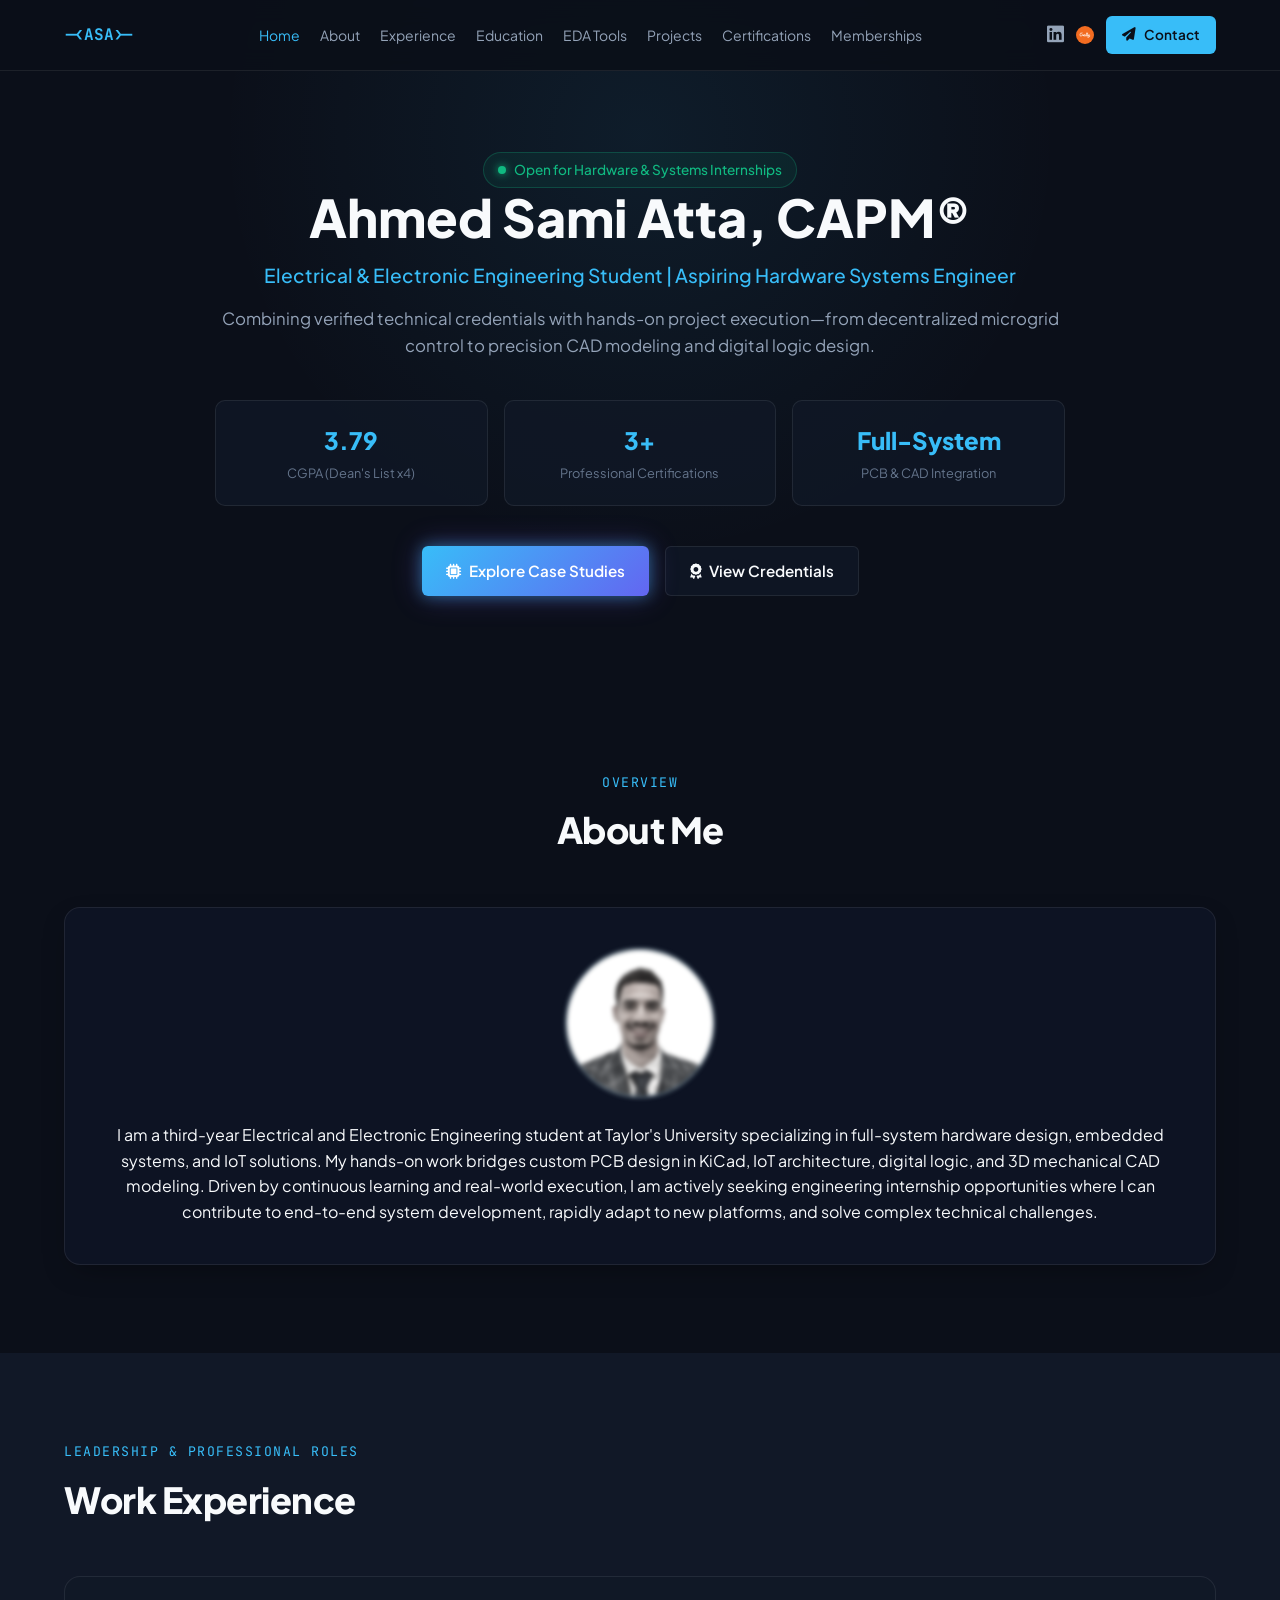
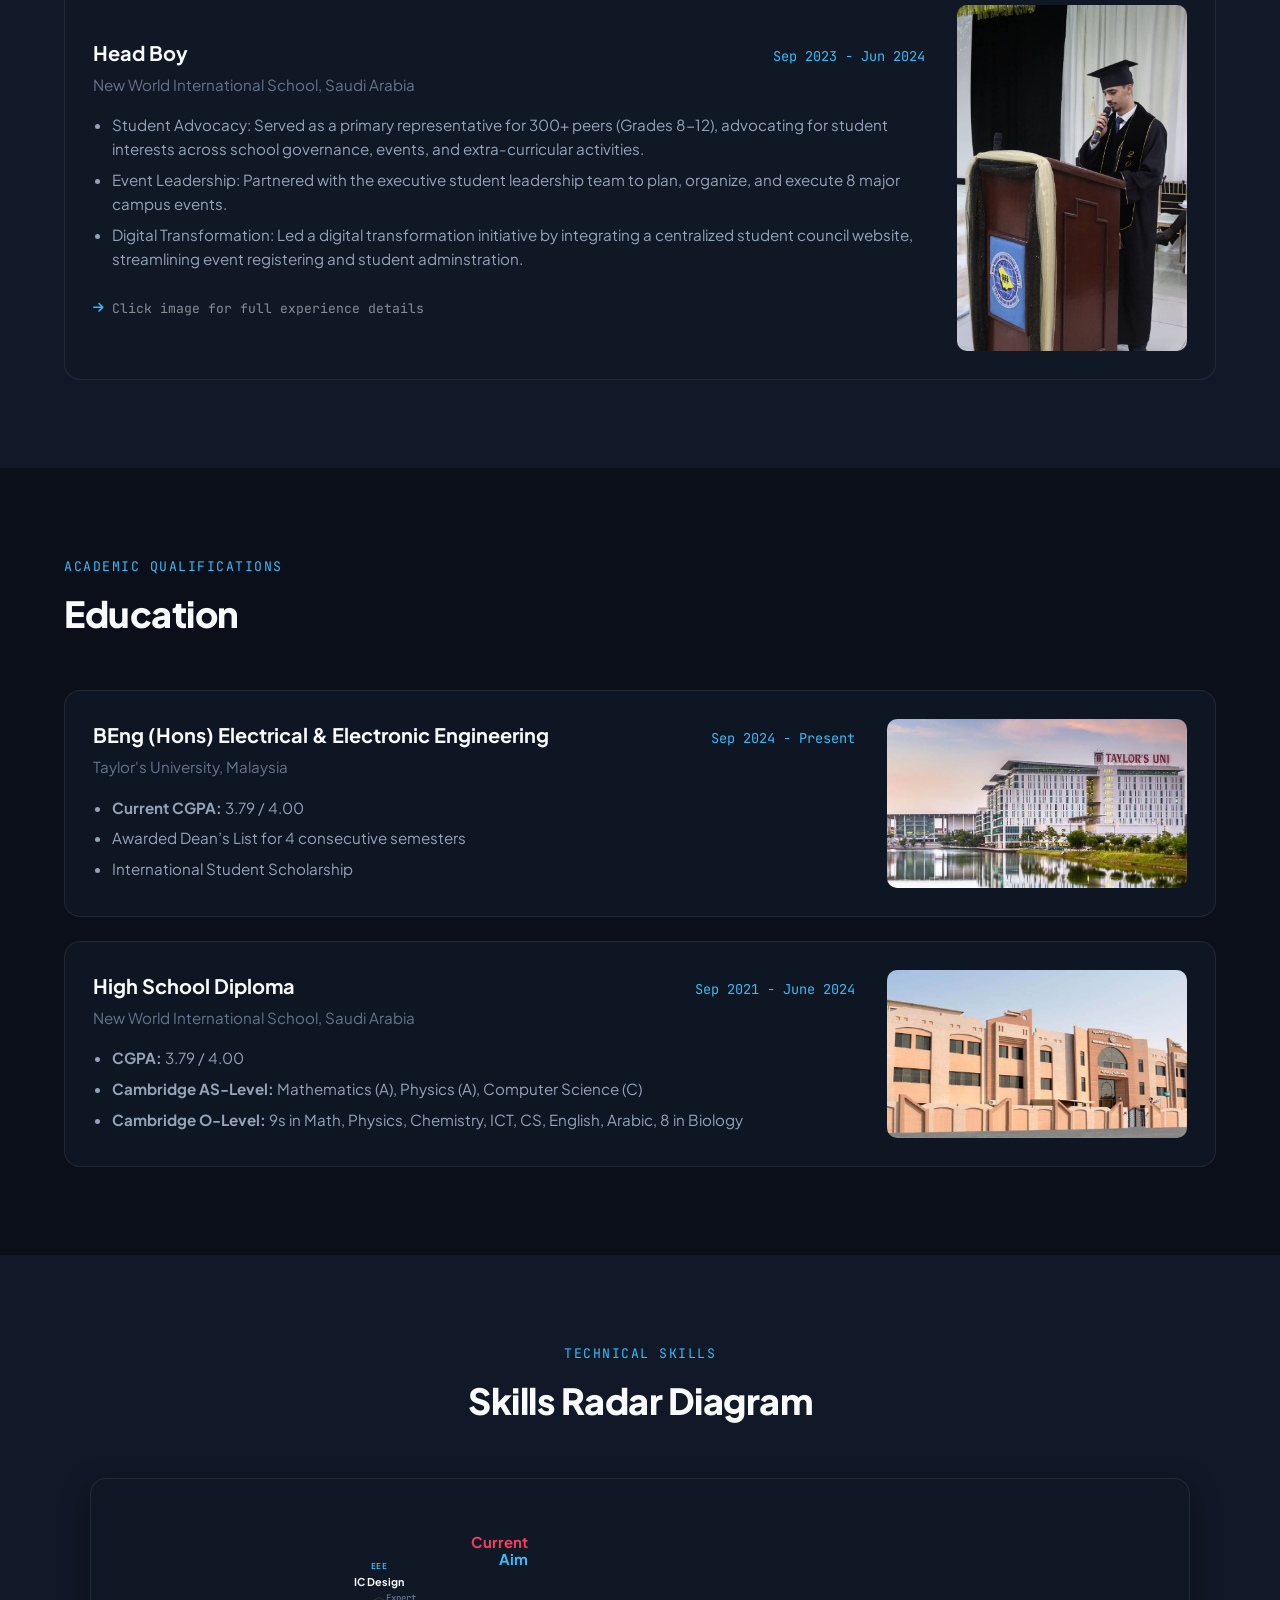
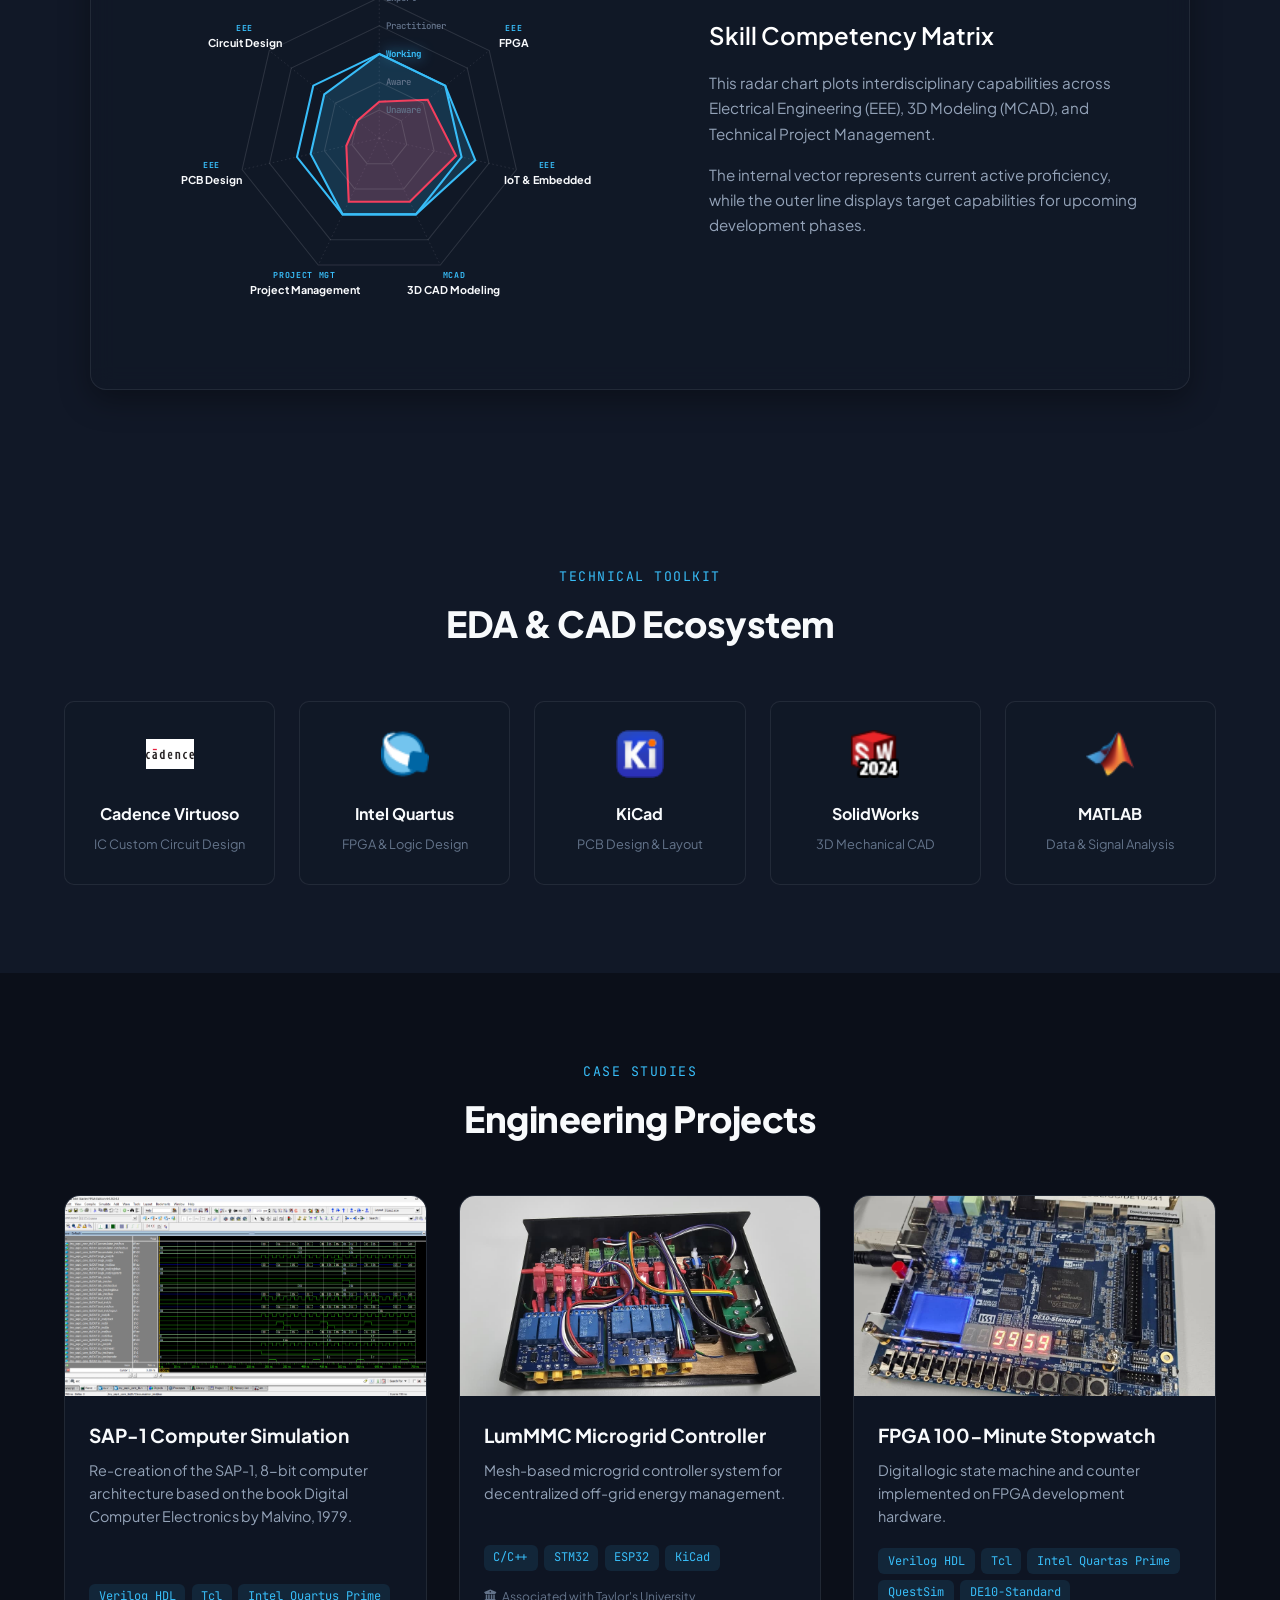
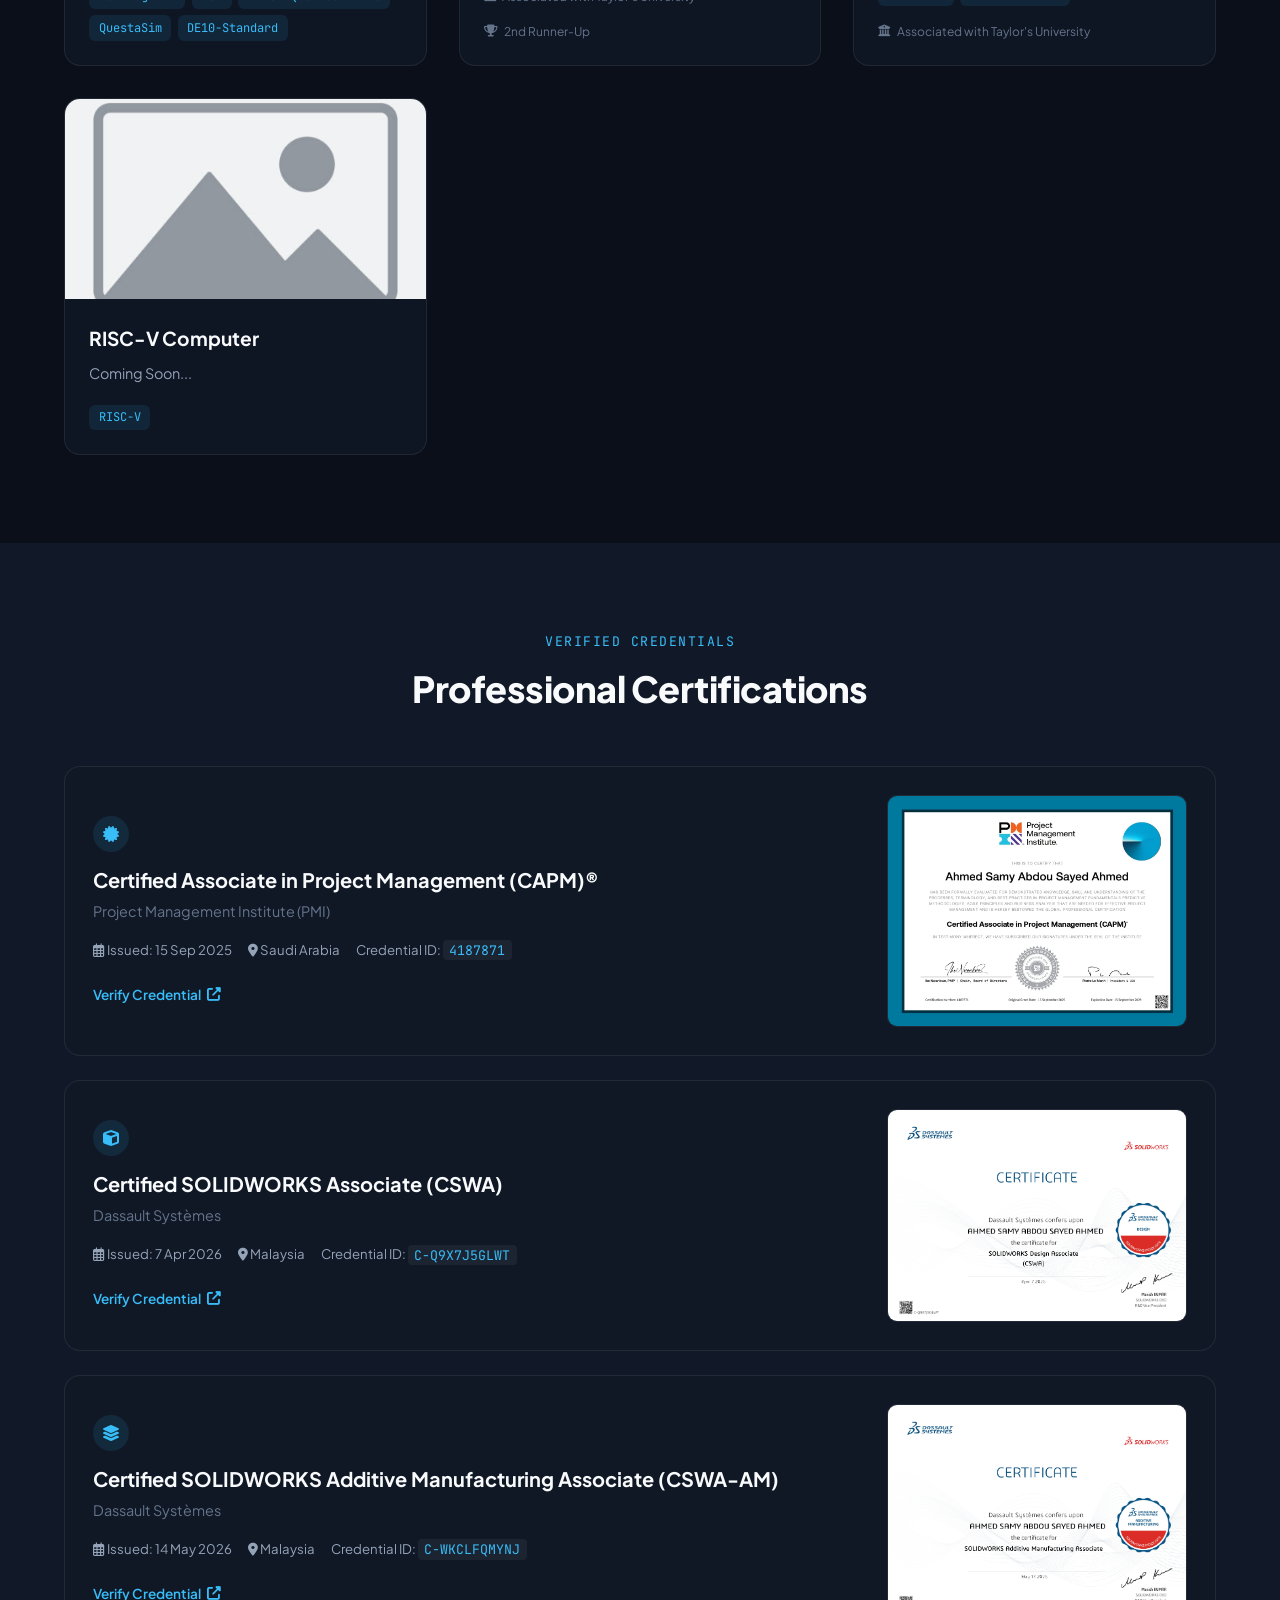
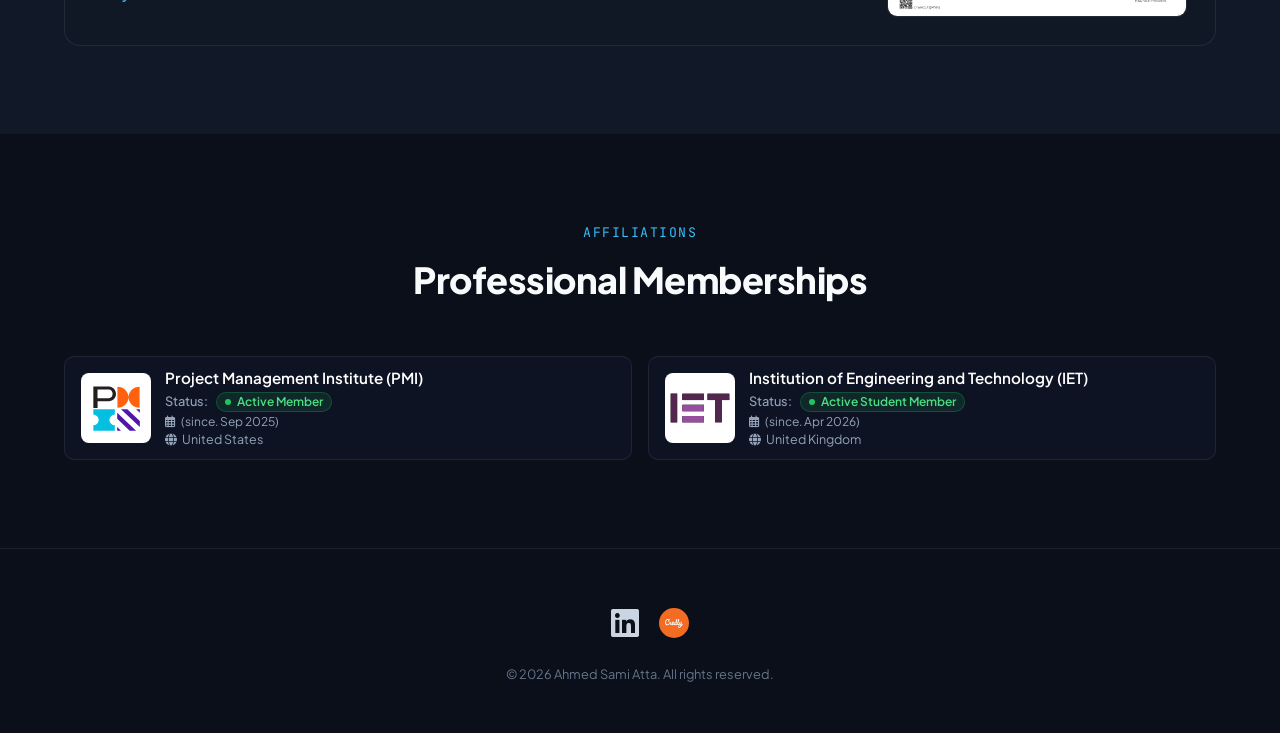
==== commit 4bbee98a: "fix: add updated index.html script.js" ====
--- a/index.html
+++ b/index.html
@@ -11,6 +11,11 @@
     <link rel="preconnect" href="https://fonts.googleapis.com">
     <link rel="preconnect" href="https://fonts.gstatic.com" crossorigin>
     <link href="https://fonts.googleapis.com/css2?family=Plus+Jakarta+Sans:wght@300;400;500;600;700;800&family=JetBrains+Mono:wght@400;500&display=swap" rel="stylesheet">
+
+    <!-- Required on index.html for modal syntax highlighting -->
+    <link rel="stylesheet" href="https://cdnjs.cloudflare.com/ajax/libs/prism/1.29.0/themes/prism-tomorrow.min.css">
+    <script src="https://cdnjs.cloudflare.com/ajax/libs/prism/1.29.0/prism.min.js"></script>
+    <script src="https://cdnjs.cloudflare.com/ajax/libs/prism/1.29.0/components/prism-verilog.min.js"></script>
 </head>
 <body>
 
@@ -137,7 +142,7 @@
                         <a href="experiences/headboy.html" class="timeline-thumb">
                             <img src="images/headboy.jpeg" alt="Head Boy Experience">
                             <div class="timeline-thumb-overlay">
-                                <span class="overlay-btn"><i class="fas fa-external-link-alt"></i> View Experience</span>
+                                <span class="overlay-btn"><i class="fas fa-external-link-alt"></i> View Full Experience</span>
                             </div>
                         </a>
                     </div>
@@ -203,6 +208,34 @@
         </div>
     </section>
 
+    <!-- Radar -->
+    <section id="radar" class="section-padding bg-alt">
+        <div class="container">
+            <div class="section-header">
+                <span class="section-tag">Technical Skills</span>
+                <h2 class="section-title">Skills Radar Diagram</h2>
+            </div>
+
+            <div class="radar-container">
+                <!-- Left Column: Radar SVG -->
+                <div class="radar-chart-wrapper">
+                    <svg id="radarChart" viewBox="0 0 650 520" preserveAspectRatio="xMidYMid meet" class="radar-svg"></svg>
+                </div>
+
+                <!-- Right Column: Paragraph & Content -->
+                <div class="radar-info-wrapper">
+                    <h3 class="radar-info-title">Skill Competency Matrix</h3>
+                    <p class="radar-info-text">
+                        This radar chart plots interdisciplinary capabilities across Electrical Engineering (EEE), 3D Modeling (MCAD), and Technical Project Management. 
+                    </p>
+                    <p class="radar-info-text">
+                        The internal vector represents current active proficiency, while the outer line displays target capabilities for upcoming development phases.
+                    </p>
+                </div>
+            </div>
+        </div>
+    </section>
+
     <!-- EDA & Tool Stack Section -->
     <section id="skills" class="section-padding bg-alt">
         <div class="container">
@@ -264,8 +297,10 @@
                         <p class="project-summary">Re-creation of the SAP-1, 8-bit computer architecture based on the book Digital Computer Electronics by Malvino, 1979.</p>
                         <div class="tag-row">
                             <span class="tech-tag">Verilog HDL</span>
-                            <span class="tech-tag">Quartus Prime</span>
+                            <span class="tech-tag">Tcl</span>
+                            <span class="tech-tag">Intel Quartus Prime</span>
                             <span class="tech-tag">QuestaSim</span>
+                            <span class="tech-tag">DE10-Standard</span>
                         </div>
                     </div>
                 </div>
@@ -288,6 +323,7 @@
                             <span class="tech-tag">KiCad</span>
                         </div>
                         <div class="assoc-badge"><i class="fas fa-university"></i> Associated with Taylor's University</div>
+                        <div class="assoc-badge"><i class="fa-solid fa-trophy meta-icon"></i><span>2nd Runner-Up</span></div>
                     </div>
                 </div>
 
@@ -304,9 +340,10 @@
                         <p class="project-summary">Digital logic state machine and counter implemented on FPGA development hardware.</p>
                         <div class="tag-row">
                             <span class="tech-tag">Verilog HDL</span>
+                            <span class="tech-tag">Tcl</span>
+                            <span class="tech-tag">Intel Quartas Prime</span>
+                            <span class="tech-tag">QuestSim</span>
                             <span class="tech-tag">DE10-Standard</span>
-                            <span class="tech-tag">FPGA</span>
-                            <span class="tech-tag">Quartas Prime</span>
                         </div>
                         <div class="assoc-badge"><i class="fas fa-university"></i> Associated with Taylor's University</div>
                     </div>
@@ -314,7 +351,7 @@
 
                 <!-- Project 4 -->
                 <div class="project-card">
-                    <a href="#" class="project-banner-link">
+                    <a class="project-banner-link">
                         <div class="project-media">
                             <img src="images/placeholder.png" alt="RISC-V Computer">
                             <div class="media-overlay"><span class="btn-popup-trigger"><i class="fas fa-expand"></i> Launch Case Study</span></div>
@@ -423,7 +460,7 @@
             <div class="memberships-grid">
                 
                 <!-- PMI Membership -->
-                <a href="https://www.pmi.org" target="_blank" rel="noopener noreferrer" class="membership-box">
+                <a href="https://www.pmi.org/membership" target="_blank" rel="noopener noreferrer" class="membership-box">
                     <div class="membership-icon-wrapper">
                         <img src="images/pmi-seeklogo.svg" alt="PMI Logo">
                     </div>
@@ -443,7 +480,7 @@
                 </a>
 
                 <!-- IET Membership -->
-                <a href="https://www.theiet.org" target="_blank" rel="noopener noreferrer" class="membership-box">
+                <a href="https://www.theiet.org/membership" target="_blank" rel="noopener noreferrer" class="membership-box">
                     <div class="membership-icon-wrapper">
                         <img src="images/iet-logo.svg" alt="IET Logo">
                     </div>
--- a/style.css
+++ b/style.css
@@ -596,6 +596,261 @@
     transform: scale(1.03);
 }
 
+/* Card Container (Seamless Theme Integration) */
+.radar-container {
+  /* Layout & Grid */
+  display: grid !important;
+  grid-template-columns: 1.1fr 0.9fr !important;
+  gap: 2.5rem;
+  align-items: center;
+
+  /* Sizing & Centering */
+  width: 100%;
+  max-width: 1100px; /* Increased from 650px to comfortably fit the 2-column split */
+  margin: 0 auto;
+
+  /* Theme & Visual Styling */
+  background: var(--card-bg);
+  border: 1px solid var(--card-border);
+  border-radius: var(--radius-lg);
+  padding: 2.5rem;
+
+  /* FX & Polish */
+  box-shadow: 0 10px 30px rgba(0, 0, 0, 0.35);
+  backdrop-filter: blur(12px);
+  transition: var(--transition);
+}
+
+/* 2-Column Grid Layout for Radar Section */
+
+.radar-chart-wrapper {
+  transform: translateX(45px) scale(0.92);
+}
+
+.radar-svg {
+    width: 100%;
+    height: auto;
+    display: block;
+}
+
+.radar-info-wrapper {
+  transform: translateX(-45px) scale(0.92);
+}
+
+.radar-info-title {
+    font-size: 1.5rem;
+    font-weight: 600;
+    color: #ffffff;
+    margin-bottom: 1rem;
+}
+
+.radar-info-text {
+    font-size: 0.95rem;
+    line-height: 1.65;
+    color: #94a3b8;
+    margin-bottom: 1rem;
+}
+
+.radar-chart-wrapper,
+.radar-info-wrapper {
+  opacity: 0;
+  transition: transform 0.9s cubic-bezier(0.16, 1, 0.3, 1), opacity 0.9s ease;
+  will-change: transform, opacity;
+}
+
+.radar-container.is-visible .radar-chart-wrapper,
+.radar-container.is-visible .radar-info-wrapper {
+  opacity: 1;
+  transform: translateX(0) scale(1);
+}
+
+/* Level Highlight & Sequential Wave Styles */
+#radarChart .radar-level-group {
+  cursor: pointer;
+}
+
+#radarChart .radar-level-group .radar-grid-line {
+  transition: stroke 0.3s ease, stroke-width 0.3s ease;
+}
+
+#radarChart .radar-level-group .radar-level-label {
+  transition: fill 0.3s ease, font-weight 0.3s ease, filter 0.3s ease;
+}
+
+#radarChart .radar-level-group.is-highlighted .radar-grid-line,
+#radarChart .radar-level-group:hover .radar-grid-line {
+  stroke: #38bdf8 !important;
+  stroke-width: 2.5px !important;
+}
+
+#radarChart .radar-level-group.is-highlighted .radar-level-label,
+#radarChart .radar-level-group:hover .radar-level-label {
+  fill: #38bdf8 !important;
+  font-weight: bold !important;
+  filter: drop-shadow(0 0 8px rgba(56, 189, 248, 0.9)) !important;
+}
+
+/* Vertical stack for smaller viewports */
+@media (max-width: 992px) {
+    .radar-container {
+        grid-template-columns: 1fr !important;
+        gap: 1.5rem;
+        padding: 1.5rem;
+    }
+}
+
+.radar-container:hover {
+  border-color: rgba(56, 189, 248, 0.25);
+}
+
+.radar-svg {
+  width: 100%;
+  height: auto;
+  display: block;
+  overflow: visible;
+}
+
+/* Interactive Level Groups & Hover Locators */
+.radar-level-group {
+  cursor: pointer;
+}
+
+.radar-level-hitarea {
+  fill: none;
+  stroke: transparent;
+  stroke-width: 18px;
+  pointer-events: stroke;
+}
+
+.radar-grid-line {
+  stroke: rgba(255, 255, 255, 0.12);
+  stroke-width: 1.25;
+  fill: none;
+  transition: stroke 0.25s ease, stroke-width 0.25s ease, filter 0.25s ease;
+}
+
+.radar-level-fill {
+  fill: rgba(56, 189, 248, 0.05);
+  opacity: 0;
+  transition: opacity 0.25s ease;
+  pointer-events: none;
+}
+
+/* Level Hover Triggered States */
+.radar-level-group:hover .radar-grid-line {
+  stroke: #38bdf8;
+  stroke-width: 1.5px;
+  filter: drop-shadow(0 0 8px rgba(56, 189, 248, 0.7));
+}
+
+.radar-level-group:hover .radar-level-fill {
+  opacity: 1;
+}
+.radar-level-group:hover .radar-grid-line {
+  stroke: #38bdf8;
+  stroke-width: 1.5px;
+}
+.radar-level-group:hover .radar-level-label {
+  fill: var(--accent-cyan);
+  font-weight: bold;
+  filter: drop-shadow(0 0 5px rgba(56, 189, 248, 0.6));
+}
+
+/* Axis Lines & Typography */
+.radar-axis-line {
+  stroke: rgba(255, 255, 255, 0.12);
+  stroke-width: 1;
+  stroke-dasharray: 2 3;
+}
+
+.radar-axis-label {
+  font-family: var(--font-sans);
+  font-size: 13px;
+  font-weight: 700;
+  text-anchor: middle;
+  fill: var(--text-primary);
+}
+
+.radar-domain-tag {
+  font-family: var(--font-mono);
+  font-size: 10px;
+  font-weight: 700;
+  fill: var(--accent-cyan);
+  text-anchor: middle;
+  letter-spacing: 0.08em;
+}
+
+.radar-level-label {
+  font-family: var(--font-mono);
+  font-size: 11px;
+  font-weight: 500;
+  fill: var(--text-muted);
+  text-anchor: start;
+  transition: fill 0.25s ease, font-weight 0.25s ease, filter 0.25s ease;
+  pointer-events: none;
+}
+
+/* Active highlight state for sequence animation */
+/* Sequence Highlight State */
+.radar-level-group.is-highlighted .radar-grid-line {
+  stroke: #38bdf8 !important;
+  stroke-width: 2px !important;
+}
+
+.radar-level-group.is-highlighted .radar-level-label {
+  fill: #38bdf8 !important;
+  font-weight: bold !important;
+  filter: drop-shadow(0 0 6px rgba(56, 189, 248, 0.8)) !important;
+}
+
+/* Datasets & Interactive Nodes */
+.data-current {
+  fill: rgba(244, 63, 94, 0.22);
+  stroke: #f43f5e;
+  stroke-width: 2.5;
+  transition: var(--transition);
+}
+
+.data-aim {
+  fill: rgba(56, 189, 248, 0.18);
+  stroke: var(--accent-cyan);
+  stroke-width: 2.5;
+  transition: var(--transition);
+}
+
+.radar-node {
+  transition: transform 0.2s ease, r 0.2s ease, filter 0.2s ease;
+  cursor: pointer;
+}
+
+.node-current {
+  fill: #f43f5e;
+  stroke: var(--bg-main);
+  stroke-width: 1.5;
+}
+
+.node-aim {
+  fill: var(--accent-cyan);
+  stroke: var(--bg-main);
+  stroke-width: 1.5;
+}
+
+.radar-node:hover {
+  r: 6;
+  filter: drop-shadow(0 0 8px currentColor);
+}
+
+/* Legend */
+.radar-legend-item {
+  font-family: var(--font-sans);
+  font-size: 18px;
+  font-weight: 700;
+  text-anchor: end;
+}
+
+.radar-legend-item.current { fill: #f43f5e; }
+.radar-legend-item.aim { fill: var(--accent-cyan); }
+
 /* Tools Grid */
 .tools-grid {
     display: grid;
@@ -734,6 +989,10 @@
     display: flex;
     align-items: center;
     gap: 0.4rem;
+}
+
+.card-meta .fa-trophy {
+    font-size: 0.72rem; /* Scaled down slightly to match the university icon */
 }
 
 /* Certifications Layout */
@@ -1269,6 +1528,7 @@
 
 .project-detail-subtitle {
     font-size: 1.05rem;
+    text-align: justify;
     color: var(--text-secondary);
     line-height: 1.6;
     margin: 0;
@@ -1677,4 +1937,247 @@
     .project-main-text .project-gallery-grid .gallery-img-wrapper {
         height: 220px !important;
     }
-}+}
+
+.project-overview {
+    text-align: justify;
+    text-justify: inter-word;
+}
+
+/* Table Layout & Container */
+.instruction-table {
+  width: 100%;
+  border-collapse: collapse;
+  margin: 1.5rem 0;
+  font-size: 0.9rem;
+  text-align: left;
+  background-color: transparent; /* Seamless blend with page background */
+  border: 1px solid #1f293d;
+  border-radius: 8px;
+  overflow: hidden;
+}
+
+/* Header Styling */
+.instruction-table th {
+  background-color: transparent; /* Removed header background fill */
+  color: #8b949e;
+  font-size: 0.75rem;
+  font-weight: 600;
+  text-transform: uppercase;
+  letter-spacing: 0.05em;
+  padding: 12px 16px;
+  border-bottom: 1px solid #1f293d;
+}
+
+/* Cell Padding & Borders */
+.instruction-table td {
+  padding: 14px 16px;
+  color: #c9d1d9;
+  border-bottom: 1px solid #1f293d;
+  vertical-align: middle;
+  background-color: transparent;
+}
+
+/* Remove bottom border from last row */
+.instruction-table tr:last-child td {
+  border-bottom: none;
+}
+
+/* Note: Hover rule (.instruction-table tbody tr:hover) has been removed completely */
+
+/* Subtle Row Hover State */
+.instruction-table tbody tr:hover {
+  background-color: rgba(255, 255, 255, 0.025);
+}
+
+/* Code Badges for Technical Data */
+.instruction-table code {
+  font-family: 'Fira Code', Consolas, Monaco, monospace;
+  font-size: 0.85rem;
+  padding: 3px 8px;
+  border-radius: 4px;
+  display: inline-block;
+}
+
+/* Blue badge for Mnemonics */
+.instruction-table code.mnemonic {
+  color: #38bdf8;
+  background-color: rgba(56, 189, 248, 0.1);
+  border: 1px solid rgba(56, 189, 248, 0.25);
+  font-weight: 600;
+}
+
+/* Purple badge for Binary Opcodes */
+.instruction-table code.opcode {
+  color: #c084fc;
+  background-color: rgba(192, 132, 252, 0.1);
+  border: 1px solid rgba(192, 132, 252, 0.25);
+}
+
+/* Badge Alignment Wrapper */
+.project-badge-wrapper {
+  display: flex;
+  align-items: center;
+  gap: 8px;
+  margin-bottom: 12px;
+}
+
+/* Base Badge Shared Styles */
+.project-category-badge,
+.project-difficulty-badge {
+  display: inline-flex;
+  align-items: center;
+  font-size: 0.75rem;
+  font-weight: 600;
+  padding: 4px 10px;
+  border-radius: 20px;
+  text-transform: uppercase;
+  letter-spacing: 0.04em;
+  line-height: 1;
+}
+
+/* Category Badge (Blue) */
+.project-category-badge {
+  background-color: rgba(56, 189, 248, 0.1);
+  color: #38bdf8;
+  border: 1px solid rgba(56, 189, 248, 0.25);
+}
+
+/* Difficulty Variants */
+.project-difficulty-badge.easy {
+  background-color: rgba(34, 197, 94, 0.1);
+  color: #4ade80;
+  border: 1px solid rgba(34, 197, 94, 0.25);
+}
+
+.project-difficulty-badge.moderate {
+  background-color: rgba(245, 158, 11, 0.1);
+  color: #fbbf24;
+  border: 1px solid rgba(245, 158, 11, 0.25);
+}
+
+.project-difficulty-badge.hard {
+  background-color: rgba(239, 68, 68, 0.1);
+  color: #f87171;
+  border: 1px solid rgba(239, 68, 68, 0.25);
+}
+
+/* ==========================================================================
+   Code Block Container & Syntax Highlighting Overrides
+   ========================================================================== */
+
+.code-preview-wrapper {
+  margin: 1.5rem 0;
+  position: relative;
+  z-index: 1;
+  width: 100%;
+}
+
+.code-container {
+  position: relative;
+  border: 1px solid #1f293d;
+  border-radius: 8px;
+  background-color: #0d1117;
+  overflow: hidden;
+}
+
+/* Header Bar for Language Indicator */
+.code-header {
+  display: flex;
+  justify-content: space-between;
+  align-items: center;
+  padding: 8px 16px;
+  background-color: #161b22;
+  border-bottom: 1px solid #1f293d;
+}
+
+.code-lang {
+  font-family: 'Fira Code', Consolas, monospace;
+  font-size: 0.75rem;
+  color: #8b949e;
+  /*text-transform: uppercase;*/
+  letter-spacing: 0.05em;
+  font-weight: 600;
+}
+
+/* Prism.js CSS Overrides (Ensures Prism background matches container) */
+.code-container pre[class*="language-"] {
+  margin: 0 !important;
+  padding: 16px !important;
+  background: #0d1117 !important;
+  box-shadow: none !important;
+  border: none !important;
+  border-radius: 0 !important;
+  overflow-x: auto;
+}
+
+.code-container code[class*="language-"] {
+  font-family: 'Fira Code', 'Courier New', Courier, monospace;
+  font-size: 0.85rem;
+  line-height: 1.5;
+  white-space: pre;
+}
+
+/* Collapsed State Height */
+.code-preview-wrapper:not(.expanded) pre[class*="language-"] {
+  max-height: 250px;
+  overflow: hidden;
+}
+
+/* Expanded State Height */
+.code-preview-wrapper.expanded pre[class*="language-"] {
+  max-height: none;
+}
+
+/* Fade Overlay: Extended Upward & Solid Bottom to mask text */
+.code-preview-wrapper:not(.expanded) .code-fade-overlay {
+  position: absolute;
+  bottom: 43px; /* Positions right above button */
+  left: 0;
+  right: 0;
+  height: 140px;
+  background: linear-gradient(
+    to bottom, 
+    rgba(13, 17, 23, 0) 0%, 
+    rgba(13, 17, 23, 0.7) 50%, 
+    #0d1117 85%, 
+    #0d1117 100%
+  );
+  pointer-events: none;
+}
+
+.code-preview-wrapper.expanded .code-fade-overlay {
+  display: none;
+}
+
+/* Seamless Integrated Bottom Button */
+.expand-code-btn {
+  position: relative;
+  z-index: 2;
+  display: block;
+  width: 100%;
+  padding: 12px 0;
+  background-color: #161b22;
+  border: none;
+  border-top: 1px solid #1f293d;
+  border-radius: 0 0 7px 7px;
+  color: #38bdf8;
+  font-size: 0.85rem;
+  font-weight: 600;
+  cursor: pointer;
+  transition: background-color 0.2s ease, color 0.2s ease;
+}
+
+.expand-code-btn:hover {
+  background-color: #1c2128;
+  color: #7dd3fc;
+}
+
+/* Dynamic Toggle Text */
+.code-preview-wrapper.expanded .btn-text-expand {
+  display: none;
+}
+
+.code-preview-wrapper:not(.expanded) .btn-text-collapse {
+  display: none;
+}
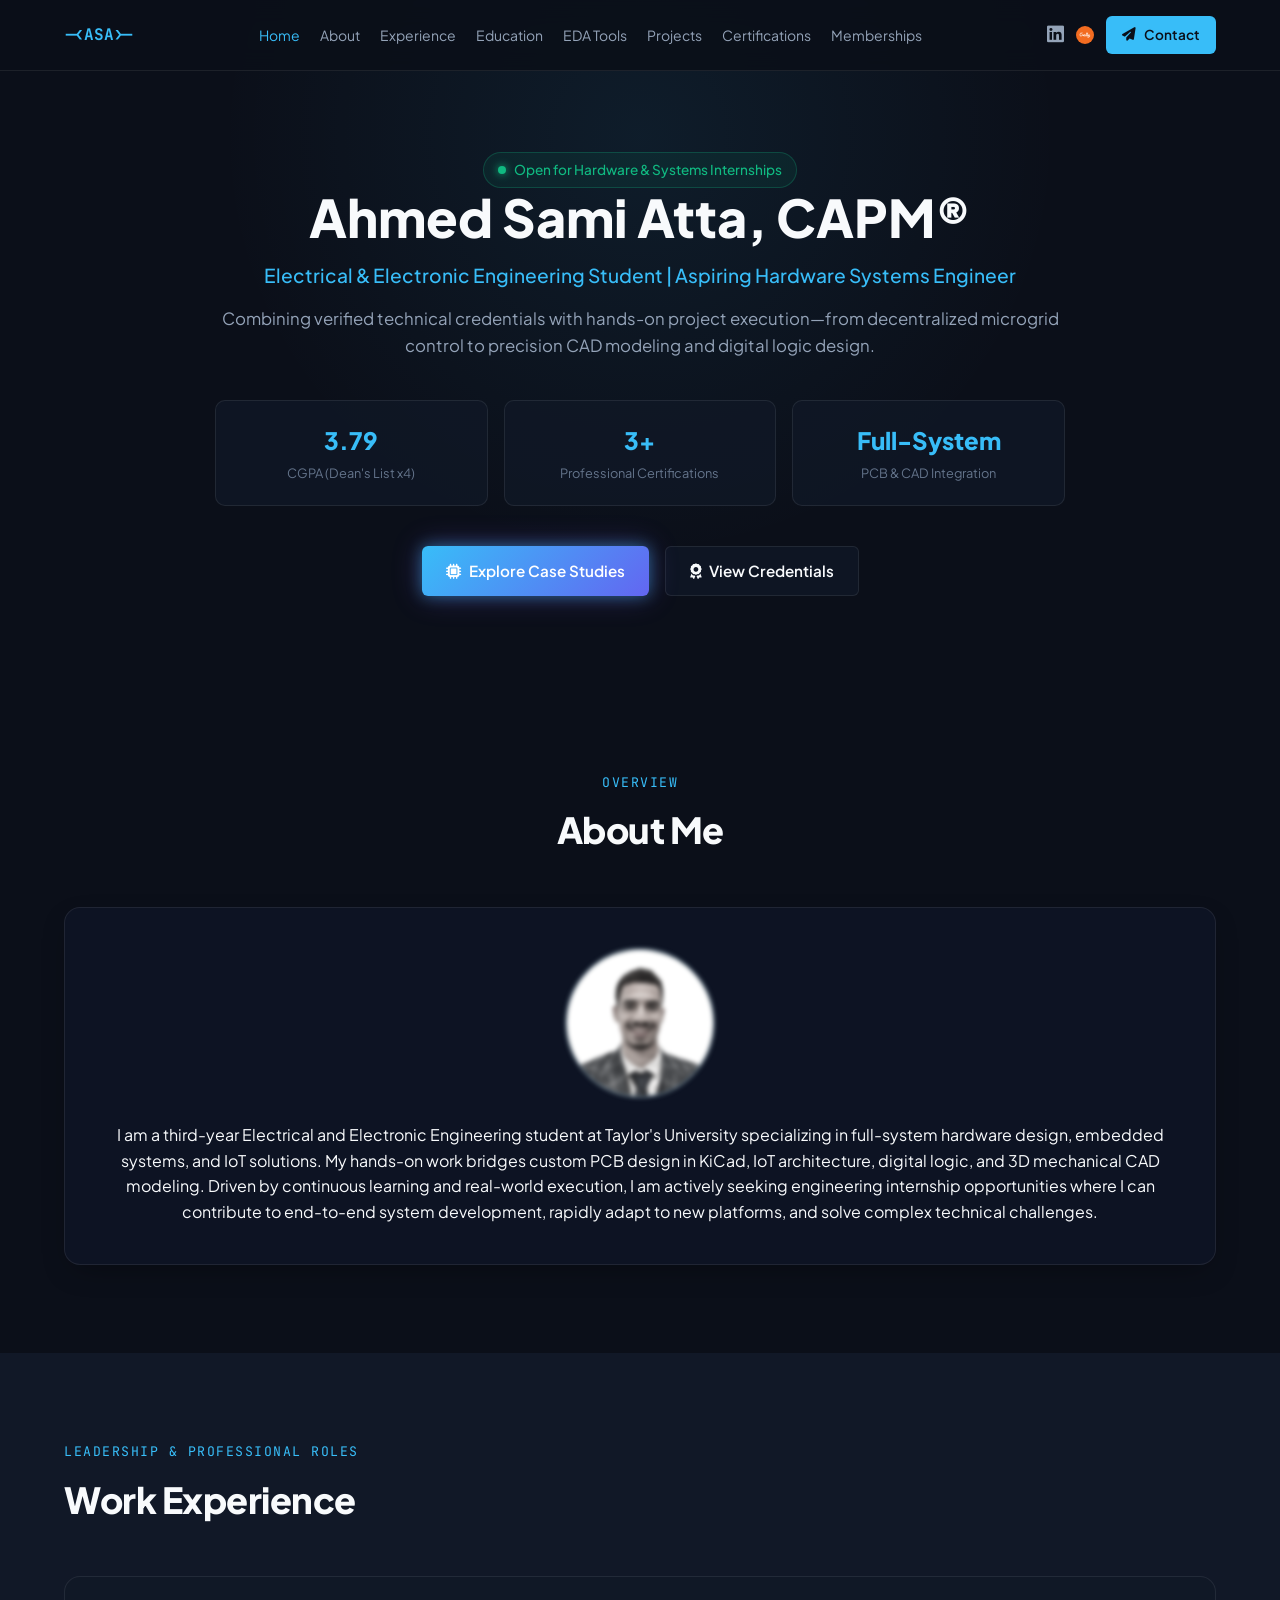
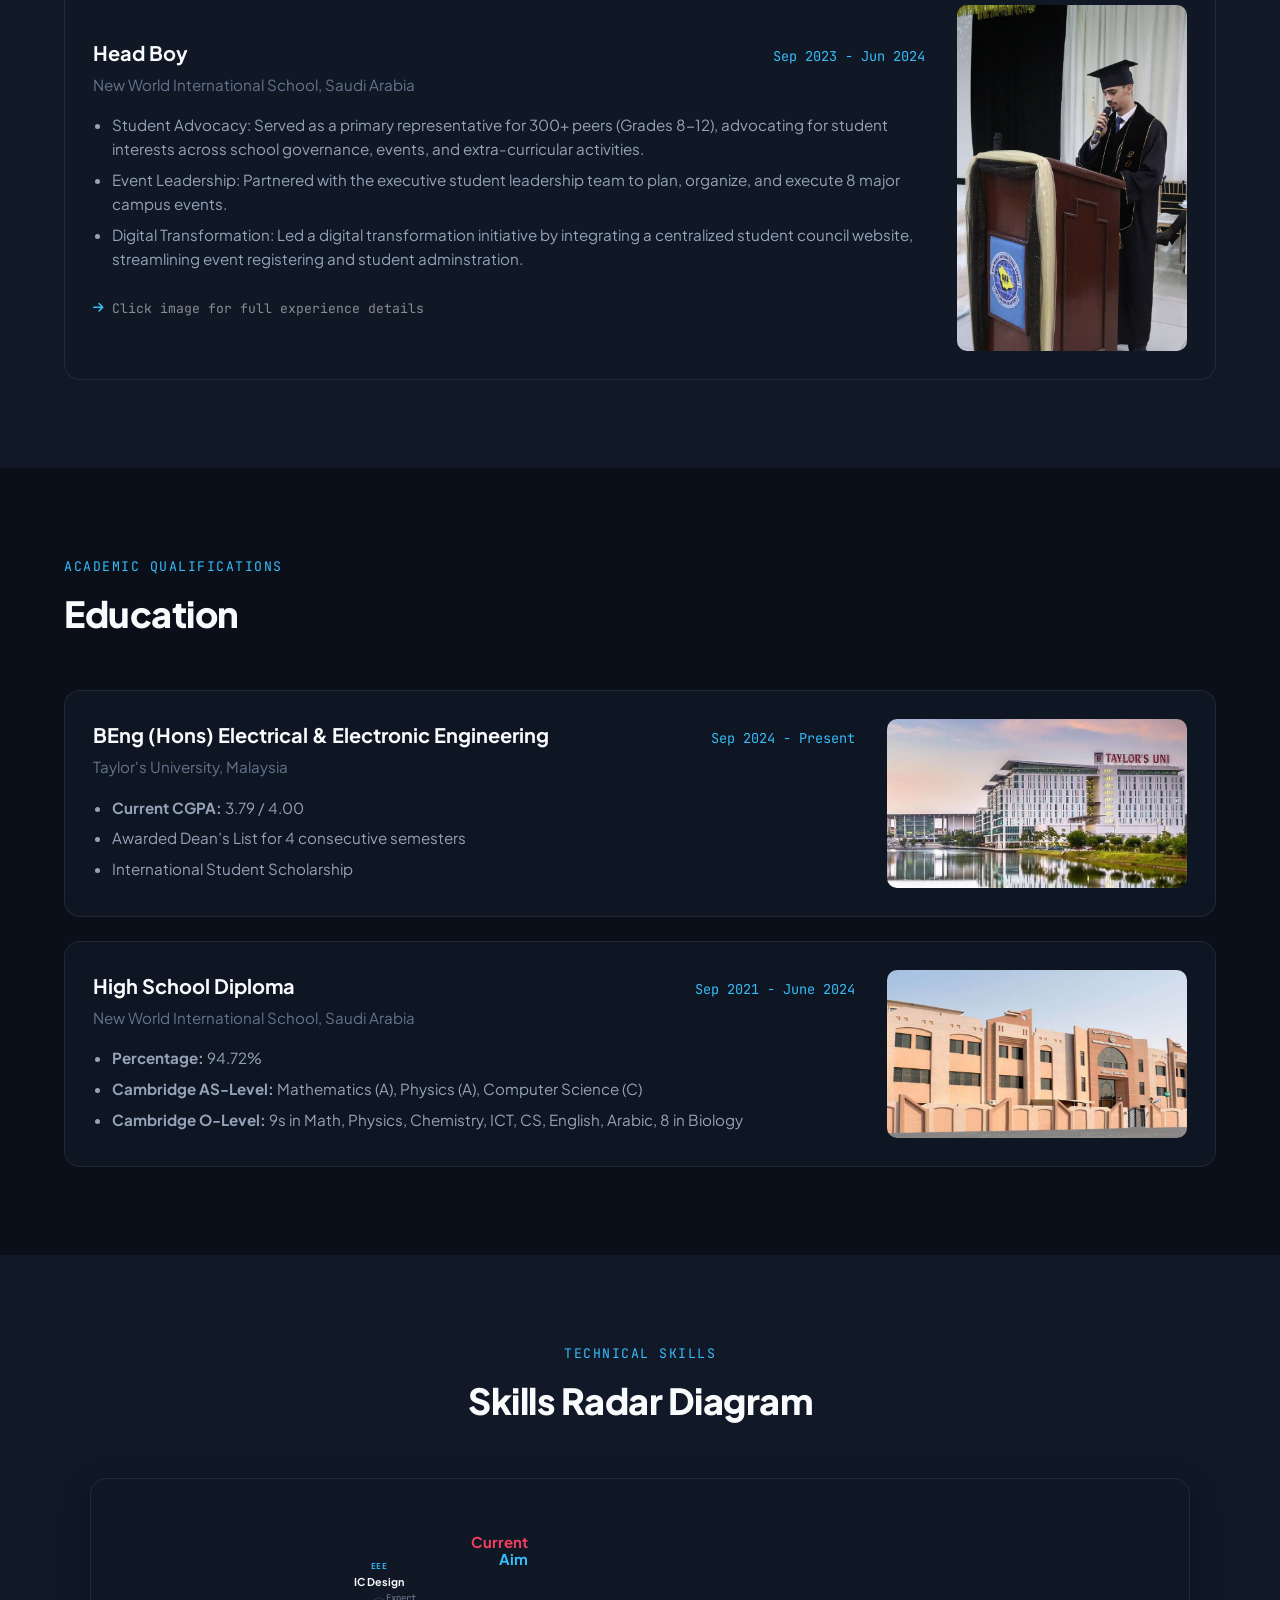
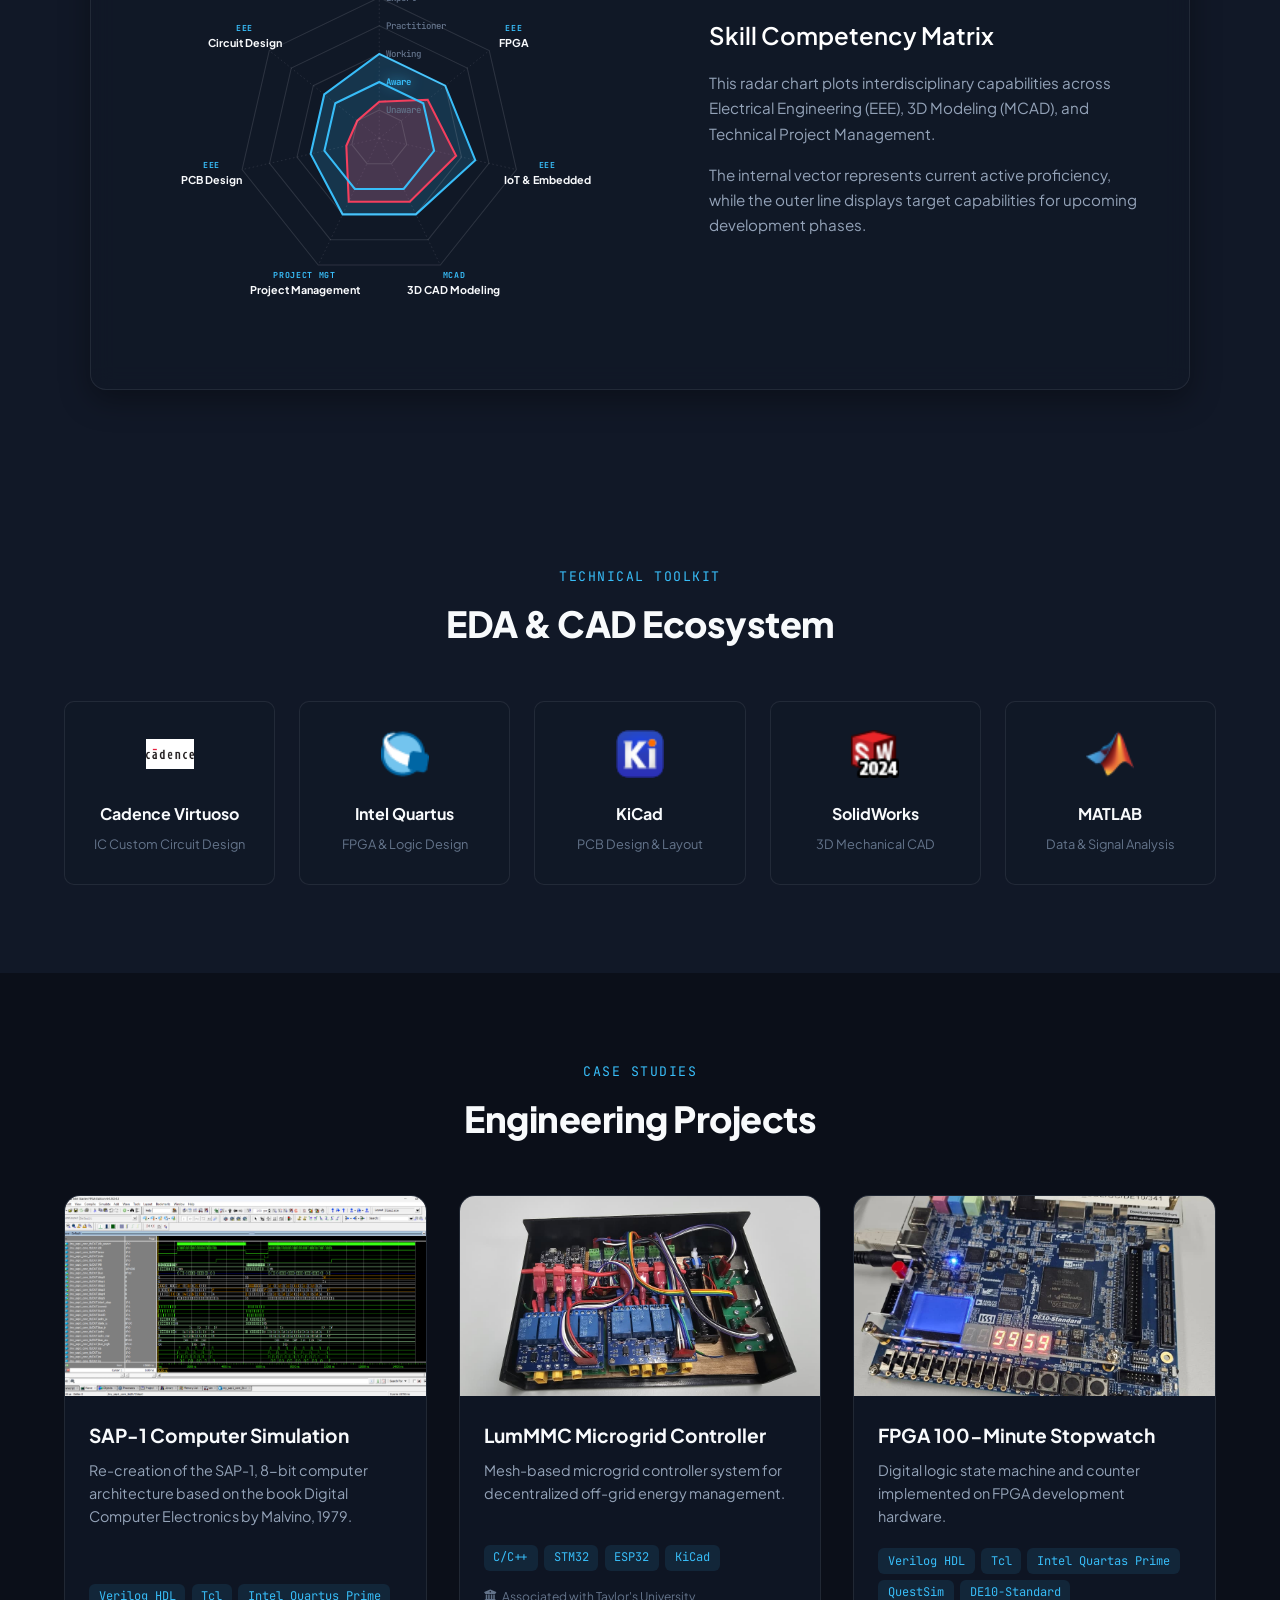
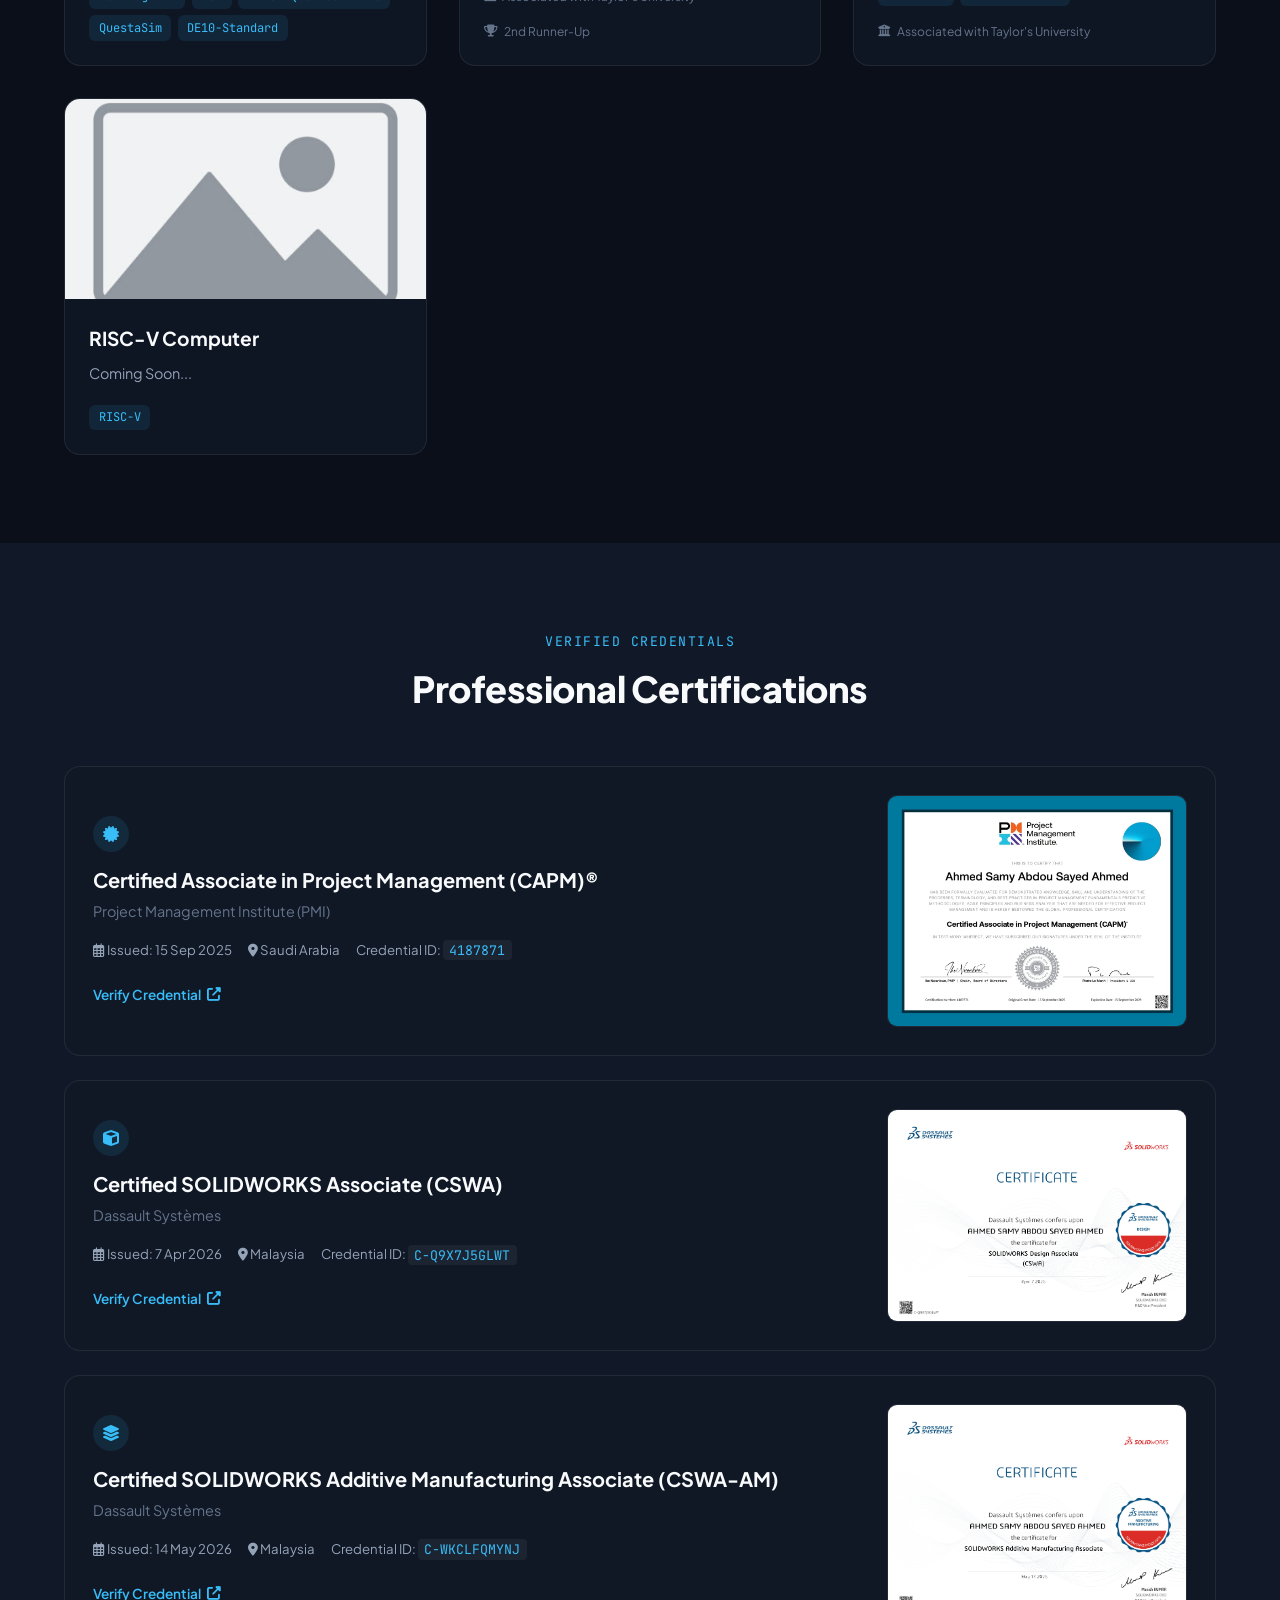
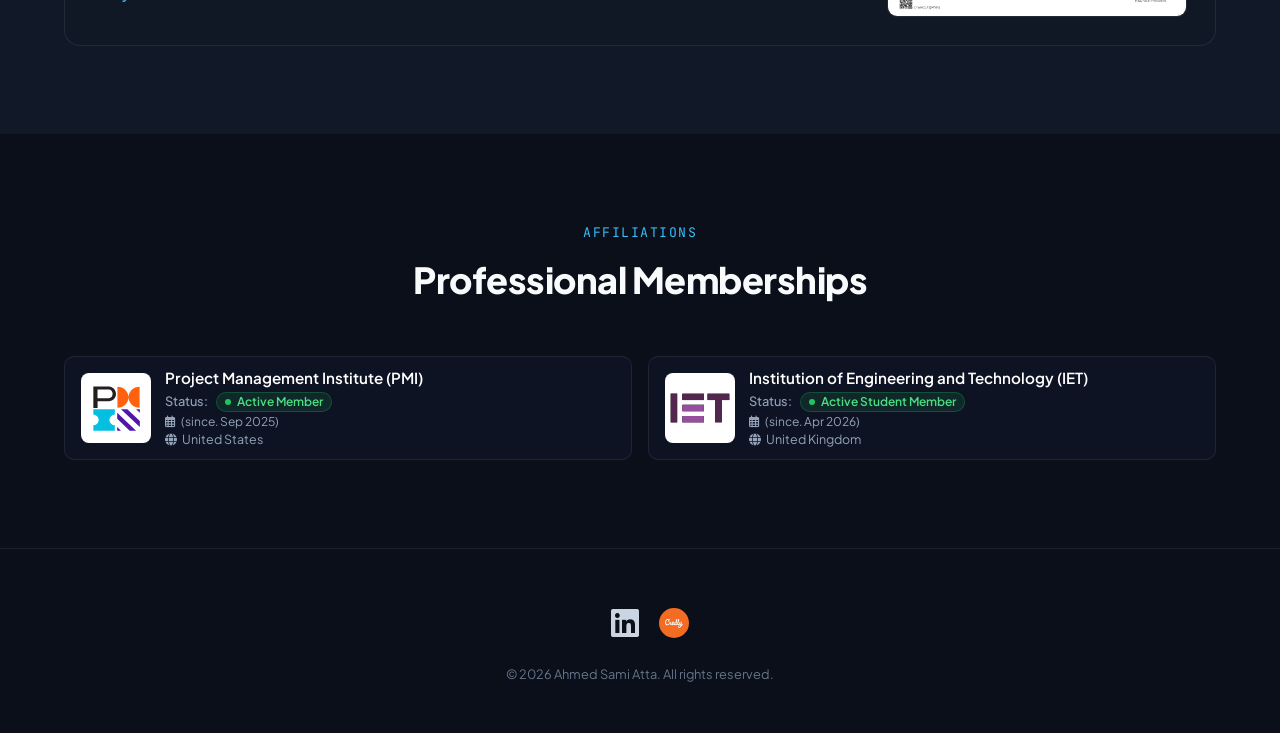
==== commit c122e13d: "feat(projects): add sap-1.html lummmc.html" ====
--- a/index.html
+++ b/index.html
@@ -191,7 +191,7 @@
                             </div>
                             <p class="timeline-institution">New World International School, Saudi Arabia</p>
                             <ul class="styled-list">
-                                <li><strong>CGPA:</strong> 3.79 / 4.00</li>
+                                <li><strong>Percentage:</strong> 94.72%</li>
                                 <li><strong>Cambridge AS-Level:</strong> Mathematics (A), Physics (A), Computer Science (C)</li>
                                 <li><strong>Cambridge O-Level:</strong> 9s in Math, Physics, Chemistry, ICT, CS, English, Arabic, 8 in Biology</li>
                             </ul>
@@ -288,7 +288,7 @@
                 <div class="project-card">
                     <a href="projects/sap-1.html" class="project-banner-link">
                         <div class="project-media">
-                            <img src="images/sap-1.png" alt="SAP-1 Computer">
+                            <img src="images/my_sap1_computer.png" alt="SAP-1 Computer">
                             <div class="media-overlay"><span class="btn-popup-trigger"><i class="fas fa-expand"></i> Launch Case Study</span></div>
                         </div>
                     </a>
--- a/style.css
+++ b/style.css
@@ -2111,6 +2111,11 @@
   overflow-x: auto;
 }
 
+.code-container pre[class*="language-"],
+.code-container code[class*="language-"] {
+  line-height: 1.2 !important;
+}
+
 .code-container code[class*="language-"] {
   font-family: 'Fira Code', 'Courier New', Courier, monospace;
   font-size: 0.85rem;
@@ -2181,3 +2186,172 @@
 .code-preview-wrapper:not(.expanded) .btn-text-collapse {
   display: none;
 }
+
+/* ==========================================================================
+   Mobile Optimization for Case Study Async Modals
+   ========================================================================== */
+@media (max-width: 768px) {
+    /* 1. Expand Modal Window Width & Reduce Outer Padding */
+    .modal-window {
+        width: 96% !important;
+        max-width: 100% !important;
+        padding: 1.25rem 1rem !important;
+        border-radius: 12px !important;
+    }
+
+    /* 2. Fix Awkward Text Justification Gaps on Small Screens */
+    .project-detail-subtitle,
+    .project-overview,
+    .project-main-text p {
+        text-align: left !important;
+        text-justify: auto !important;
+        font-size: 0.95rem !important;
+        line-height: 1.55 !important;
+    }
+
+    /* 3. Scale Down Over-sized Headings */
+    .project-detail-title {
+        font-size: 1.65rem !important;
+        line-height: 1.2 !important;
+    }
+
+    .project-main-text h2 {
+        font-size: 1.25rem !important;
+        margin-top: 1.25rem !important;
+    }
+
+    /* 4. Let Main Content & Meta Grid Fill Full Mobile Width */
+    .project-main-text,
+    .project-meta-grid {
+        padding: 1rem !important;
+        border-radius: 10px !important;
+        width: 100% !important;
+    }
+
+    /* 5. Code Block Container Mobile Adjustments */
+    .code-preview-wrapper {
+        margin: 1rem 0 !important;
+        width: 100% !important;
+    }
+
+    .code-container pre[class*="language-"] {
+        padding: 10px 12px !important;
+        font-size: 0.78rem !important;
+    }
+
+    /* 6. Adjust Banner Image Frame Height */
+    .project-banner-wrapper {
+        margin-bottom: 1.5rem !important;
+    }
+
+    .project-banner-wrapper img {
+        max-height: 240px !important;
+        object-fit: cover !important;
+    }
+}
+
+
+/* ==========================================================================
+   Table Mobile Container & Full Horizontal Scroll Fix
+   ========================================================================== */
+
+/* 1. Parent containment */
+.project-main-text,
+#modal-body,
+.modal-body-container {
+    width: 100% !important;
+    max-width: 100% !important;
+    box-sizing: border-box !important;
+    overflow-x: hidden !important;
+}
+
+/* 2. Seamless Table Wrapper (Transparent Background) */
+.table-responsive-wrapper,
+#modal-body table {
+    display: block !important;
+    width: 100% !important;
+    max-width: 100% !important;
+    box-sizing: border-box !important;
+    overflow-x: auto !important;
+    overflow-y: hidden !important;
+    -webkit-overflow-scrolling: touch;
+    margin: 1.5rem 0 !important;
+    border: 1px solid var(--card-border, rgba(255, 255, 255, 0.08)) !important;
+    border-radius: 8px !important;
+    background-color: transparent !important;
+    
+    /* Firefox Scrollbar */
+    scrollbar-width: thin !important;
+    scrollbar-color: rgba(56, 189, 248, 0.5) transparent !important;
+}
+
+/* 3. Custom Cyan Scrollbar */
+.table-responsive-wrapper::-webkit-scrollbar,
+#modal-body table::-webkit-scrollbar {
+    height: 6px !important;
+    display: block !important;
+}
+
+.table-responsive-wrapper::-webkit-scrollbar-track,
+#modal-body table::-webkit-scrollbar-track {
+    background: transparent !important;
+}
+
+.table-responsive-wrapper::-webkit-scrollbar-thumb,
+#modal-body table::-webkit-scrollbar-thumb {
+    background: rgba(56, 189, 248, 0.4) !important;
+    border-radius: 10px !important;
+}
+
+.table-responsive-wrapper::-webkit-scrollbar-thumb:hover,
+#modal-body table::-webkit-scrollbar-thumb:hover {
+    background: var(--accent-cyan, #38bdf8) !important;
+}
+
+/* 4. Expanded Table Width (Ensures full right-side reach) */
+.table-responsive-wrapper .instruction-table,
+#modal-body table.instruction-table,
+#modal-body table {
+    width: 100% !important;
+    min-width: 680px !important; /* Increased from 500px so all 5 columns fit */
+    max-width: none !important;
+    margin: 0 !important;
+    border: none !important;
+    border-collapse: collapse !important;
+    background-color: transparent !important;
+}
+
+/* 5. Cell Padding & Column Widths */
+.instruction-table th,
+.instruction-table td,
+#modal-body table th,
+#modal-body table td {
+    padding: 10px 12px !important;
+    font-size: 0.8rem !important;
+    background-color: transparent !important;
+}
+
+@media (max-width: 768px) {
+    .table-responsive-wrapper,
+    #modal-body table {
+        margin: 1rem 0 !important;
+    }
+
+    .instruction-table th,
+    .instruction-table td,
+    #modal-body table th,
+    #modal-body table td {
+        padding: 8px 12px !important;
+        font-size: 0.775rem !important;
+        white-space: nowrap !important;
+    }
+
+    /* Force the last column (Description) to maintain space for full text */
+    .instruction-table td:last-child,
+    #modal-body table td:last-child,
+    .instruction-table th:last-child,
+    #modal-body table th:last-child {
+        white-space: normal !important;
+        min-width: 220px !important;
+    }
+}
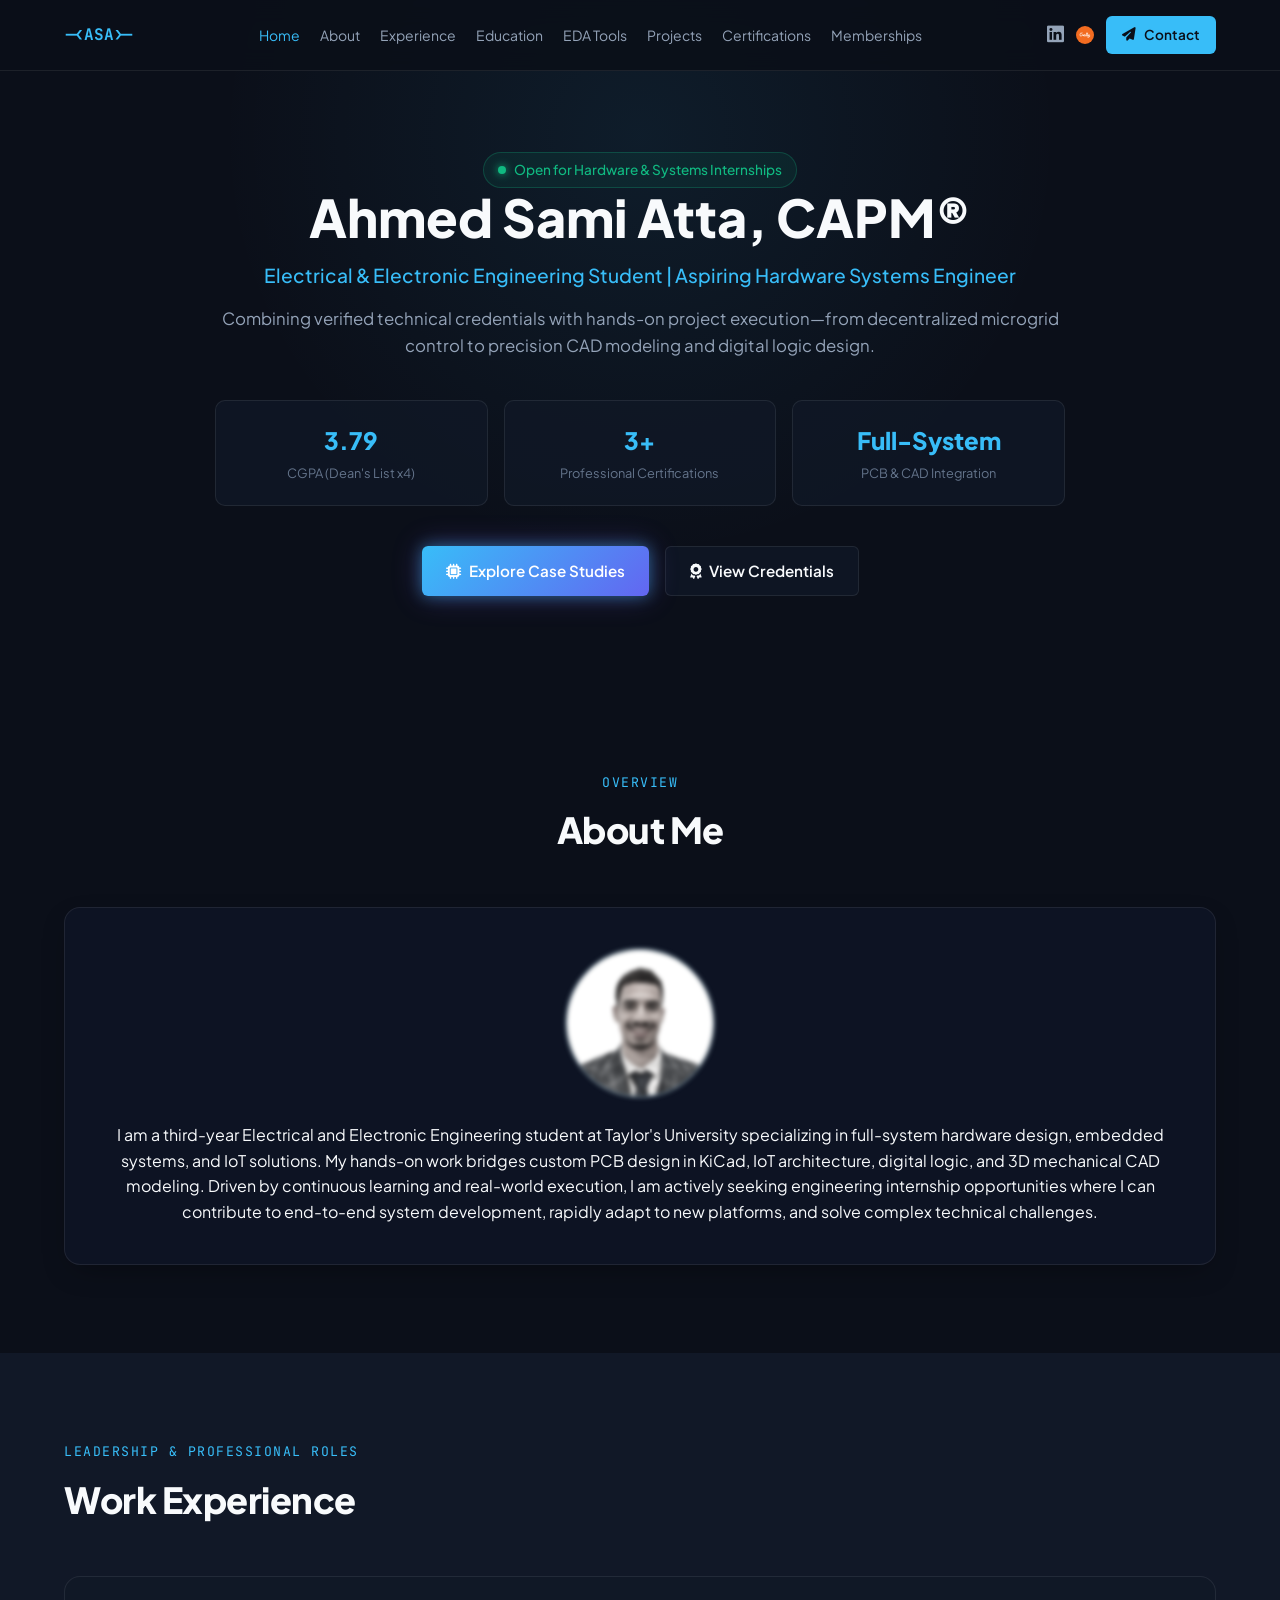
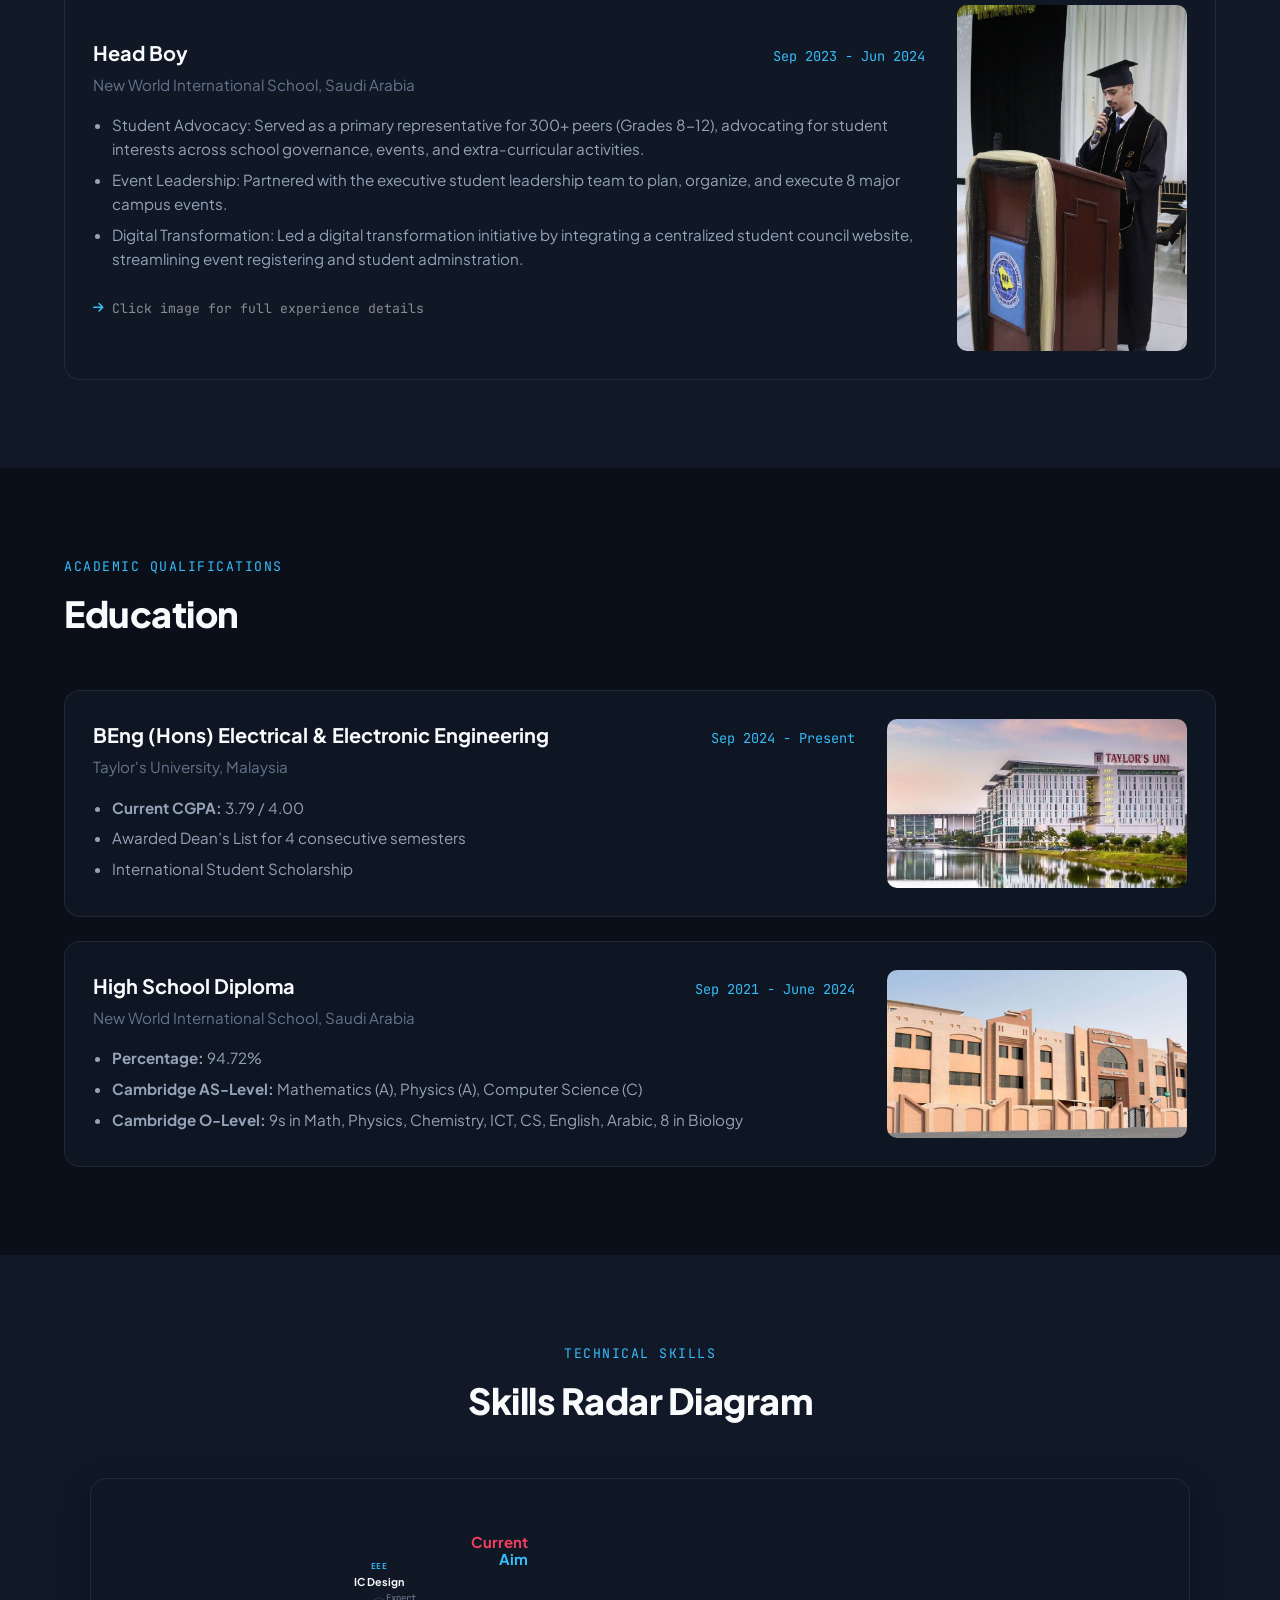
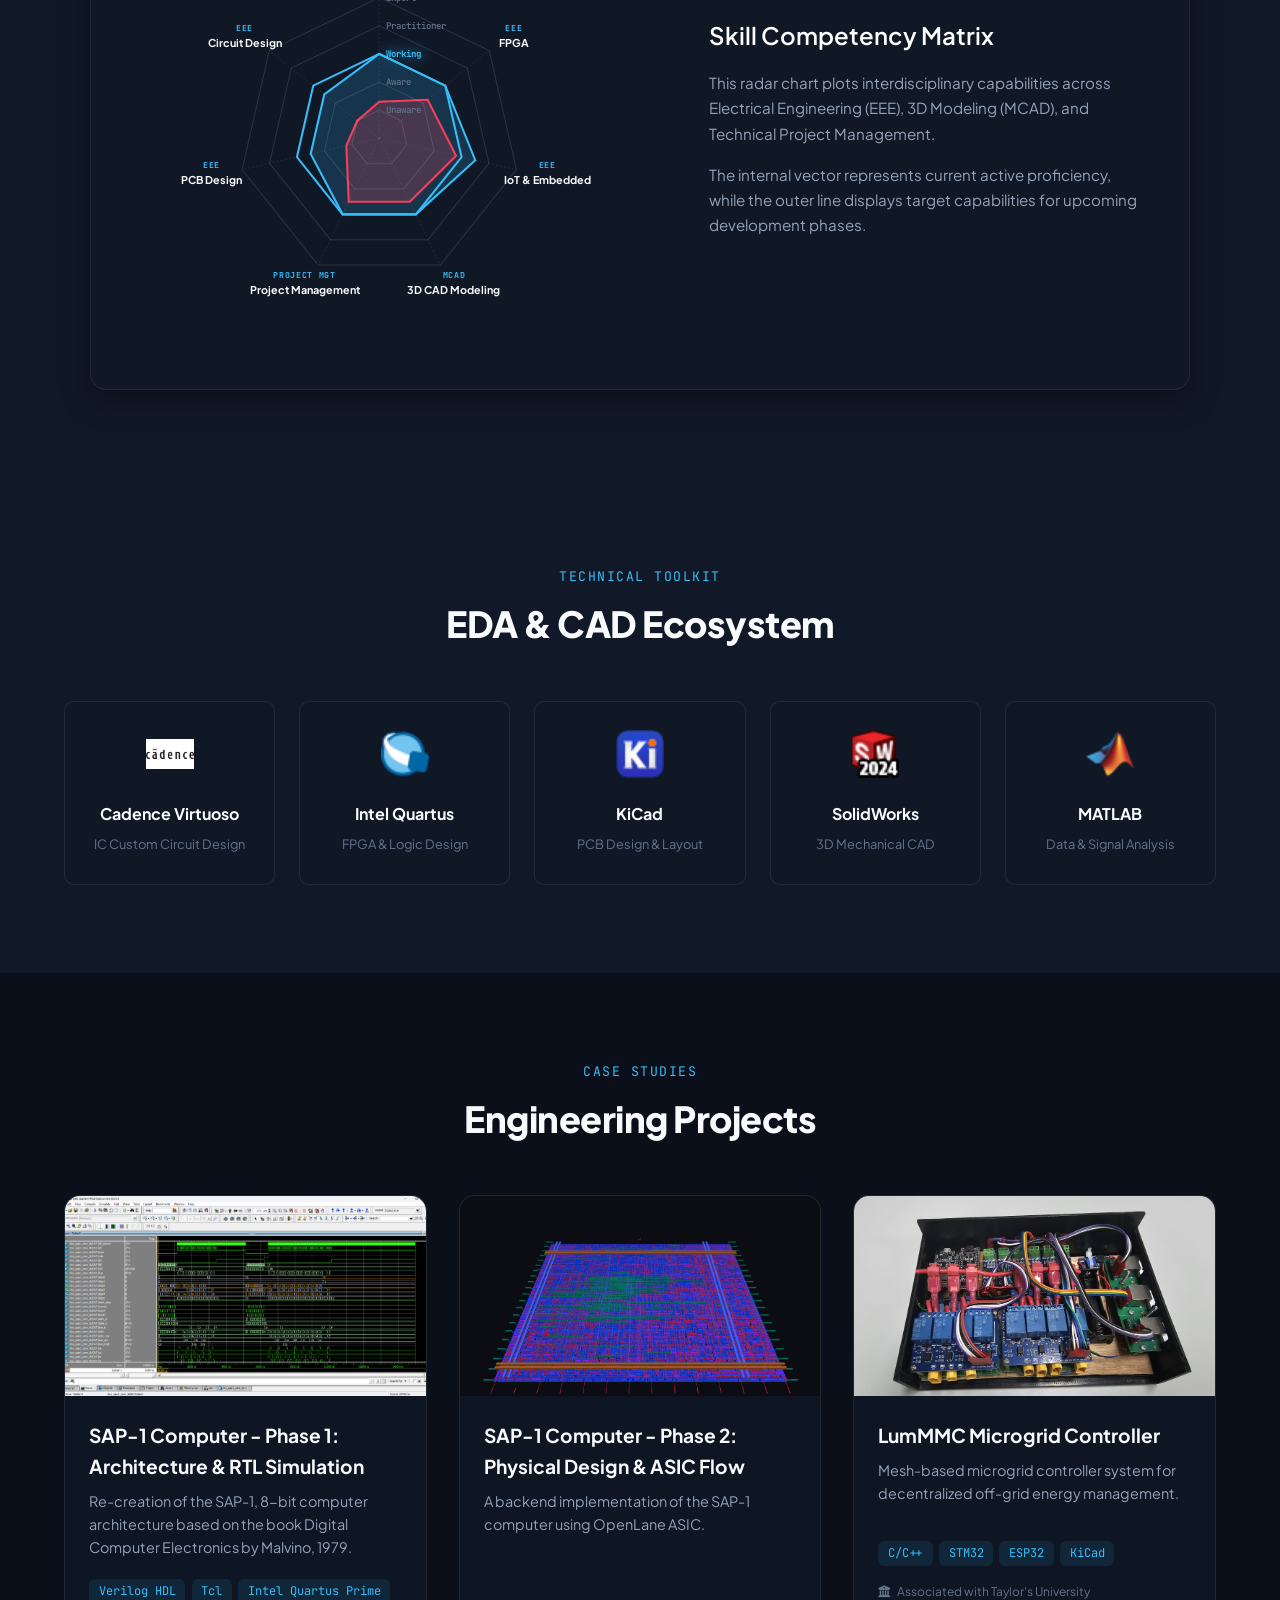
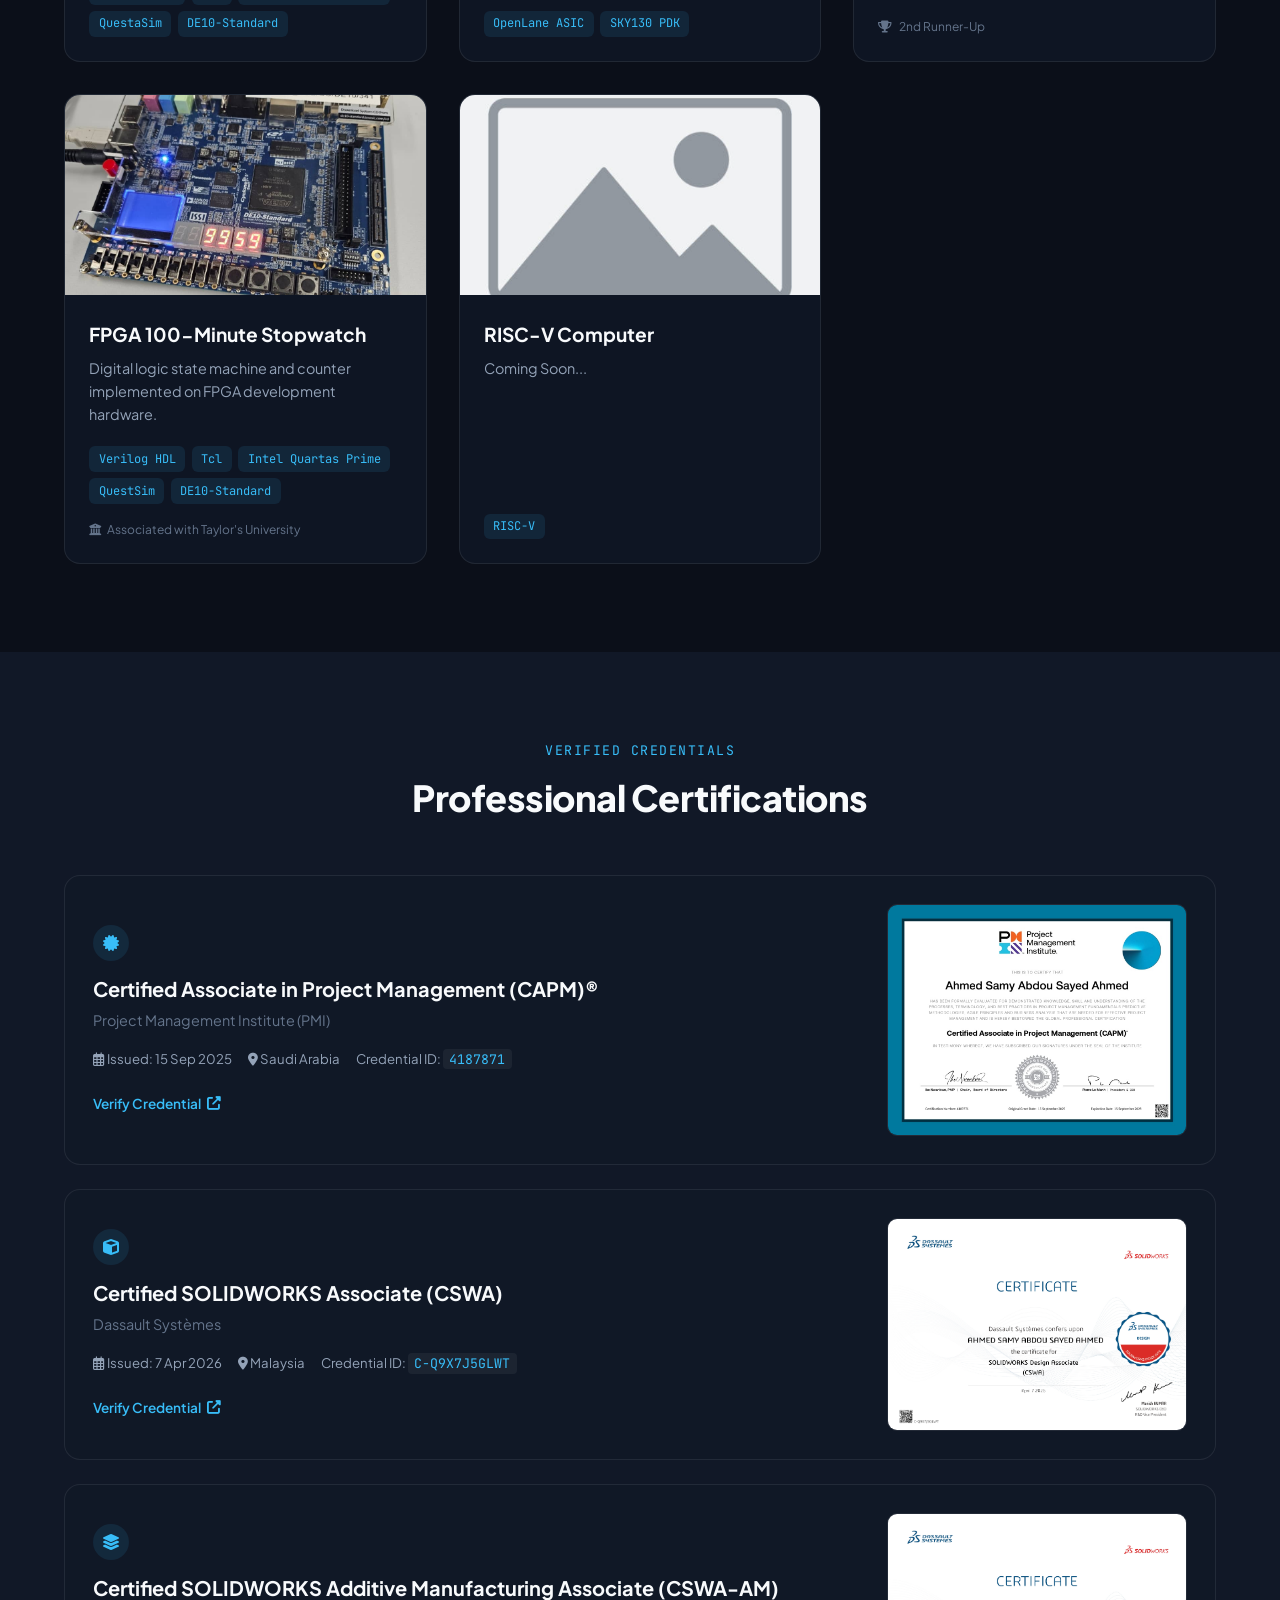
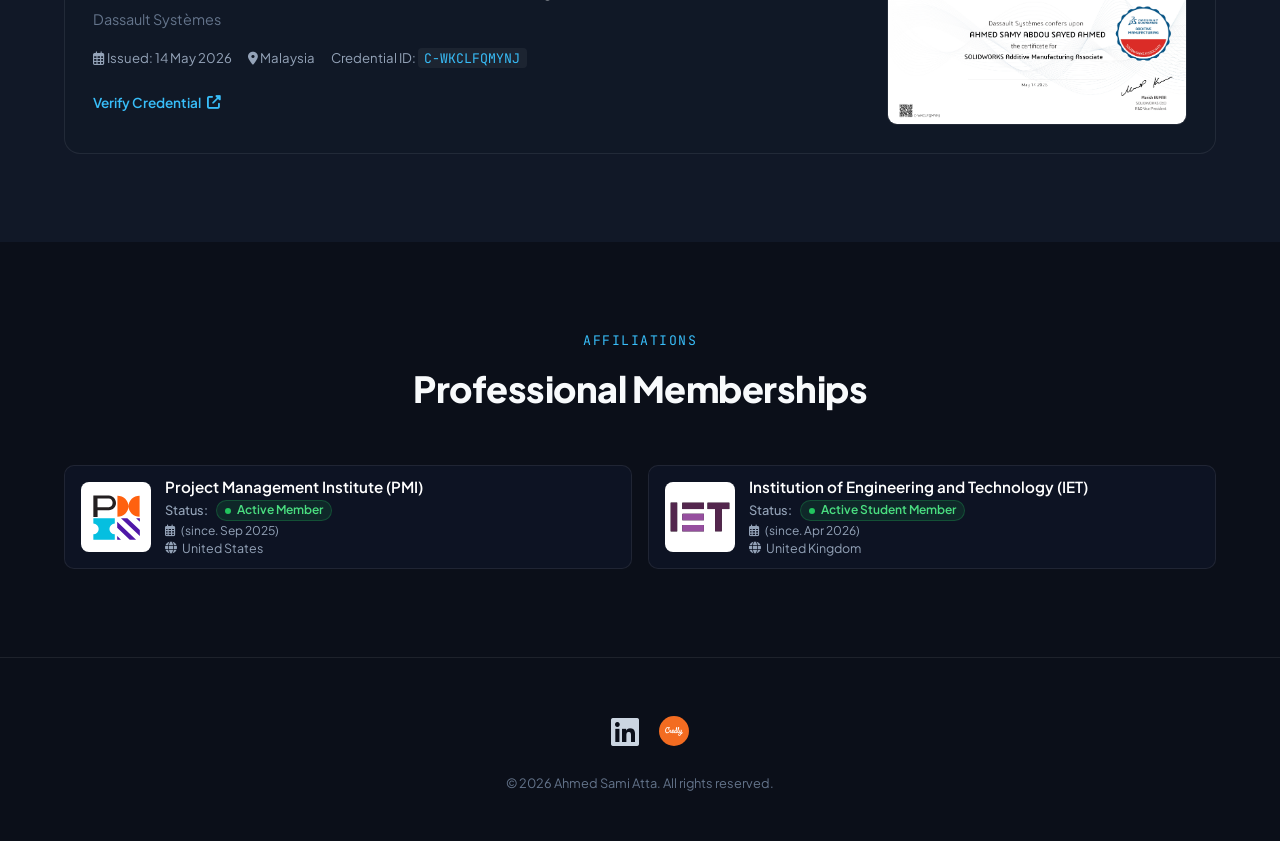
==== commit c3c51a4c: "feat(projects): add sap-1-asic.html" ====
--- a/index.html
+++ b/index.html
@@ -293,7 +293,7 @@
                         </div>
                     </a>
                     <div class="project-body">
-                        <h3 class="project-title"><a href="projects/sap-1.html" class="project-title-link">SAP-1 Computer Simulation</a></h3>
+                        <h3 class="project-title"><a href="projects/sap-1.html" class="project-title-link">SAP-1 Computer - Phase 1: Architecture & RTL Simulation</a></h3>
                         <p class="project-summary">Re-creation of the SAP-1, 8-bit computer architecture based on the book Digital Computer Electronics by Malvino, 1979.</p>
                         <div class="tag-row">
                             <span class="tech-tag">Verilog HDL</span>
@@ -306,6 +306,24 @@
                 </div>
 
                 <!-- Project 2 -->
+                <div class="project-card">
+                    <a href="projects/sap-1-asic.html" class="project-banner-link">
+                        <div class="project-media">
+                            <img src="images/sap-1-asic-3d.png" alt="SAP-1 Computer">
+                            <div class="media-overlay"><span class="btn-popup-trigger"><i class="fas fa-expand"></i> Launch Case Study</span></div>
+                        </div>
+                    </a>
+                    <div class="project-body">
+                        <h3 class="project-title"><a href="projects/sap-1.html" class="project-title-link">SAP-1 Computer - Phase 2: Physical Design & ASIC Flow</a></h3>
+                        <p class="project-summary">A backend implementation of the SAP-1 computer using OpenLane ASIC.</p>
+                        <div class="tag-row">
+                            <span class="tech-tag">OpenLane ASIC</span>
+                            <span class="tech-tag">SKY130 PDK</span>
+                        </div>
+                    </div>
+                </div>
+
+                <!-- Project 3 -->
                 <div class="project-card">
                     <a href="projects/lummmc.html" class="project-banner-link">
                         <div class="project-media">
@@ -327,7 +345,7 @@
                     </div>
                 </div>
 
-                <!-- Project 3 -->
+                <!-- Project 4 -->
                 <div class="project-card">
                     <a href="projects/counter-100-minute.html" class="project-banner-link">
                         <div class="project-media">
@@ -349,7 +367,7 @@
                     </div>
                 </div>
 
-                <!-- Project 4 -->
+                <!-- Project 5 -->
                 <div class="project-card">
                     <a class="project-banner-link">
                         <div class="project-media">
--- a/style.css
+++ b/style.css
@@ -1474,7 +1474,10 @@
     border-radius: 10px;
 }
 
-/* Project Sub-Page Specific Styles */
+/* ==========================================================================
+   Project Sub-Page Specific Styles
+   ========================================================================== */
+
 .project-page-body {
     padding-top: 4.5rem;
 }
@@ -1555,9 +1558,13 @@
     color: var(--text-primary);
 }
 
+/* ==========================================================================
+   Project Metadata Grid
+   ========================================================================== */
+
 .project-meta-grid {
     display: grid;
-    grid-template-columns: repeat(3, 1fr);
+    grid-template-columns: repeat(2, 1fr);
     gap: 1.5rem;
     align-items: start;
     background: var(--card-bg);
@@ -1608,12 +1615,97 @@
     border-radius: 9999px;
 }
 
+/* ==========================================================================
+   Standalone Resources Table Block (Monochrome / Black & White)
+   ========================================================================== */
+
+.project-resources-block {
+    margin-top: 1.25rem;
+    width: 100%;
+}
+
+.resources-standalone-table {
+    display: flex;
+    flex-direction: column;
+    width: 100%;
+    margin-top: 0.5rem;
+    border: 1px solid var(--card-border, rgba(255, 255, 255, 0.12));
+    border-radius: var(--radius-md, 8px);
+    overflow: hidden;
+    background: var(--card-bg, rgba(15, 23, 42, 0.4));
+}
+
+.resource-row {
+    display: flex;
+    align-items: center;
+    justify-content: space-between;
+    padding: 0.65rem 1rem;
+    border-bottom: 1px solid rgba(255, 255, 255, 0.08);
+    gap: 1rem;
+}
+
+.resource-row:last-child {
+    border-bottom: none;
+}
+
+.resource-type {
+    display: inline-flex;
+    align-items: center;
+    gap: 0.5rem;
+    font-size: 0.8rem;
+    font-weight: 600;
+    color: #94a3b8;
+    white-space: nowrap;
+}
+
+.resource-desc {
+    font-size: 0.825rem;
+    color: #e2e8f0;
+    text-align: right;
+}
+
+.meta-github-btn {
+    display: inline-flex;
+    align-items: center;
+    gap: 0.4rem;
+    padding: 0.35rem 0.8rem;
+    background: rgba(255, 255, 255, 0.08);
+    border: 1px solid rgba(255, 255, 255, 0.25);
+    border-radius: var(--radius-sm, 6px);
+    color: #ffffff;
+    font-size: 0.775rem;
+    font-weight: 600;
+    text-decoration: none;
+    transition: all 0.25s ease;
+}
+
+.meta-github-btn i {
+    font-size: 0.9rem;
+    color: #ffffff;
+}
+
+.meta-github-btn:hover {
+    background: #ffffff;
+    border-color: #ffffff;
+    color: #000000;
+    box-shadow: 0 0 10px rgba(255, 255, 255, 0.25);
+    transform: translateY(-1px);
+}
+
+.meta-github-btn:hover i {
+    color: #000000;
+}
+
+/* ==========================================================================
+   Project Banner & Tab Navigation System
+   ========================================================================== */
+
 .project-banner-wrapper {
     width: 100%;
     border-radius: var(--radius-lg);
     overflow: hidden;
     border: 1px solid var(--card-border);
-    margin-bottom: 2.5rem;
+    margin-bottom: 1.5rem;
     background: var(--card-bg);
 }
 
@@ -1625,6 +1717,94 @@
     object-fit: cover;
 }
 
+.project-tabs-container {
+    width: 100%;
+    margin-bottom: 1.5rem;
+    position: relative;
+    z-index: 5;
+}
+
+.project-tabs-nav {
+    display: flex;
+    gap: 0.5rem;
+    overflow-x: auto;
+    overflow-y: hidden;
+    -webkit-overflow-scrolling: touch;
+    padding: 0.4rem;
+    background: rgba(17, 24, 39, 0.75);
+    border: 1px solid var(--card-border, rgba(255, 255, 255, 0.08));
+    border-radius: var(--radius-md, 10px);
+    backdrop-filter: blur(12px);
+
+    scrollbar-width: thin;
+    scrollbar-color: rgba(56, 189, 248, 0.3) transparent;
+}
+
+.project-tabs-nav::-webkit-scrollbar {
+    height: 4px;
+}
+
+.project-tabs-nav::-webkit-scrollbar-thumb {
+    background: rgba(56, 189, 248, 0.3);
+    border-radius: 10px;
+}
+
+.tab-btn {
+    display: inline-flex;
+    align-items: center;
+    gap: 0.5rem;
+    padding: 0.65rem 1.25rem;
+    background: transparent;
+    border: 1px solid transparent;
+    border-radius: var(--radius-sm, 6px);
+    color: var(--text-secondary, #94a3b8);
+    font-family: var(--font-sans, inherit);
+    font-size: 0.875rem;
+    font-weight: 600;
+    white-space: nowrap;
+    cursor: pointer;
+    transition: all 0.25s ease;
+}
+
+.tab-btn i {
+    font-size: 0.85rem;
+    color: var(--text-muted, #64748b);
+    transition: color 0.25s ease;
+}
+
+.tab-btn:hover {
+    color: var(--text-primary, #f8fafc);
+    background: rgba(255, 255, 255, 0.04);
+}
+
+.tab-btn.active {
+    background: rgba(56, 189, 248, 0.12);
+    border-color: rgba(56, 189, 248, 0.3);
+    color: var(--accent-cyan, #38bdf8);
+    box-shadow: 0 0 12px rgba(56, 189, 248, 0.15);
+}
+
+.tab-btn.active i {
+    color: var(--accent-cyan, #38bdf8);
+}
+
+.tab-pane {
+    display: none;
+    opacity: 0;
+    transform: translateY(6px);
+    transition: opacity 0.3s ease, transform 0.3s ease;
+}
+
+.tab-pane.active {
+    display: block;
+    opacity: 1;
+    transform: translateY(0);
+}
+
+/* ==========================================================================
+   Project Content Grid & Main Card
+   ========================================================================== */
+
 .project-content-grid {
     display: flex;
     flex-direction: column;
@@ -1668,6 +1848,7 @@
     line-height: 1.6;
 }
 
+/* Gallery Grid System */
 .project-main-text .project-gallery-grid {
     display: grid !important;
     grid-template-columns: repeat(2, 1fr) !important;
@@ -1709,6 +1890,36 @@
     color: #94a3b8 !important;
     text-align: center !important;
     line-height: 1.4 !important;
+}
+
+/* Responsive Media Queries */
+@media (max-width: 768px) {
+    .project-meta-grid {
+        grid-template-columns: 1fr;
+    }
+
+    .resource-row {
+        flex-direction: column;
+        align-items: flex-start;
+        gap: 0.4rem;
+    }
+
+    .resource-desc {
+        text-align: left;
+    }
+
+    .project-tabs-container {
+        margin-bottom: 1rem;
+    }
+
+    .tab-btn {
+        padding: 0.5rem 0.85rem;
+        font-size: 0.8rem;
+    }
+
+    .project-main-text .project-gallery-grid {
+        grid-template-columns: 1fr !important;
+    }
 }
 
 .footer-contact {
@@ -2354,4 +2565,108 @@
         white-space: normal !important;
         min-width: 220px !important;
     }
+}
+
+/* ==========================================================================
+   Project Tab Navigation Bar & Panes
+   ========================================================================== */
+
+.project-tabs-container {
+    width: 100%;
+    margin-bottom: 1.5rem;
+    position: relative;
+    z-index: 5;
+}
+
+/* Scrollable Tab Strip */
+.project-tabs-nav {
+    display: flex;
+    gap: 0.5rem;
+    overflow-x: auto;
+    overflow-y: hidden;
+    -webkit-overflow-scrolling: touch;
+    padding: 0.4rem;
+    background: rgba(17, 24, 39, 0.75);
+    border: 1px solid var(--card-border, rgba(255, 255, 255, 0.08));
+    border-radius: var(--radius-md, 10px);
+    backdrop-filter: blur(12px);
+
+    /* Firefox Scrollbar */
+    scrollbar-width: thin;
+    scrollbar-color: rgba(56, 189, 248, 0.3) transparent;
+}
+
+.project-tabs-nav::-webkit-scrollbar {
+    height: 4px;
+}
+
+.project-tabs-nav::-webkit-scrollbar-thumb {
+    background: rgba(56, 189, 248, 0.3);
+    border-radius: 10px;
+}
+
+/* Individual Tab Buttons */
+.tab-btn {
+    display: inline-flex;
+    align-items: center;
+    gap: 0.5rem;
+    padding: 0.65rem 1.25rem;
+    background: transparent;
+    border: 1px solid transparent;
+    border-radius: var(--radius-sm, 6px);
+    color: var(--text-secondary, #94a3b8);
+    font-family: var(--font-sans, inherit);
+    font-size: 0.875rem;
+    font-weight: 600;
+    white-space: nowrap;
+    cursor: pointer;
+    transition: all 0.25s ease;
+}
+
+.tab-btn i {
+    font-size: 0.85rem;
+    color: var(--text-muted, #64748b);
+    transition: color 0.25s ease;
+}
+
+/* Hover & Active States */
+.tab-btn:hover {
+    color: var(--text-primary, #f8fafc);
+    background: rgba(255, 255, 255, 0.04);
+}
+
+.tab-btn.active {
+    background: rgba(56, 189, 248, 0.12);
+    border-color: rgba(56, 189, 248, 0.3);
+    color: var(--accent-cyan, #38bdf8);
+    box-shadow: 0 0 12px rgba(56, 189, 248, 0.15);
+}
+
+.tab-btn.active i {
+    color: var(--accent-cyan, #38bdf8);
+}
+
+/* Tab Content Visibility Switcher */
+.tab-pane {
+    display: none;
+    opacity: 0;
+    transform: translateY(6px);
+    transition: opacity 0.3s ease, transform 0.3s ease;
+}
+
+.tab-pane.active {
+    display: block;
+    opacity: 1;
+    transform: translateY(0);
+}
+
+@media (max-width: 768px) {
+    .project-tabs-container {
+        margin-bottom: 1rem;
+    }
+
+    .tab-btn {
+        padding: 0.5rem 0.85rem;
+        font-size: 0.8rem;
+    }
 }
